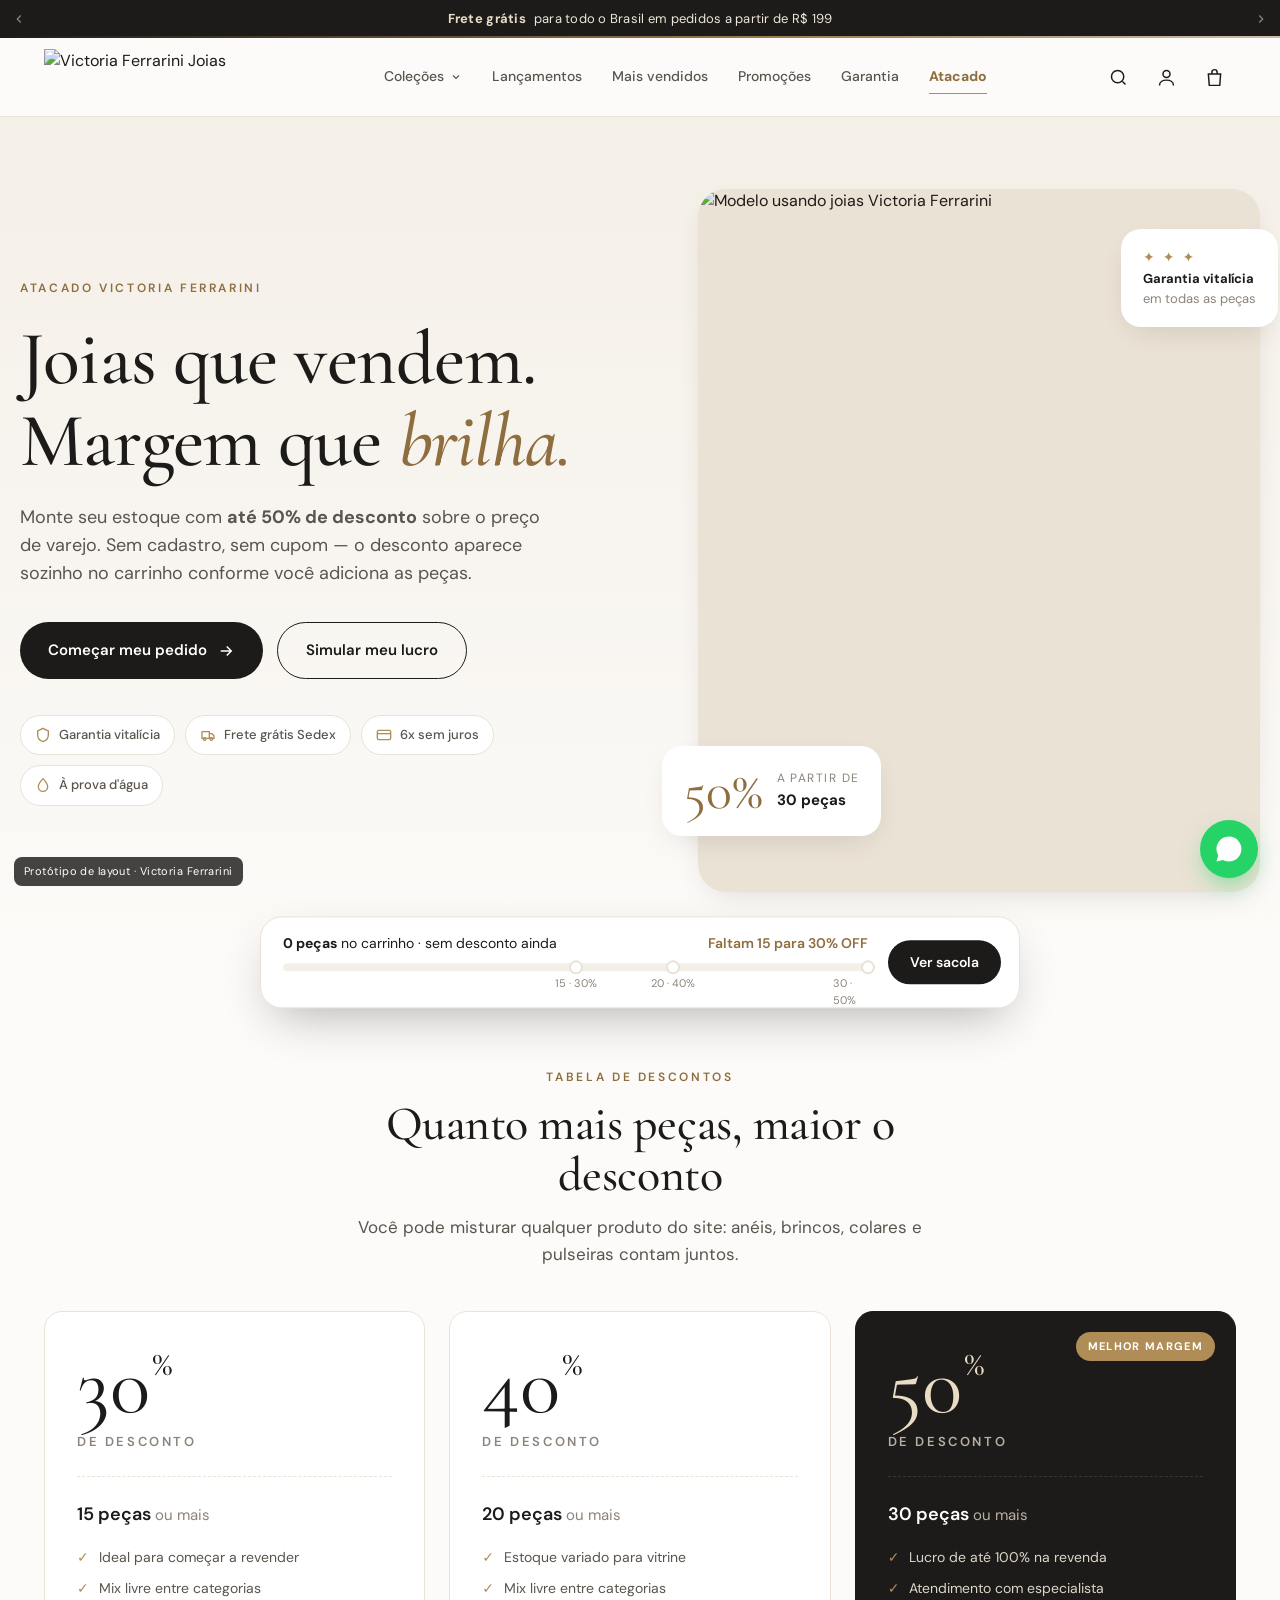
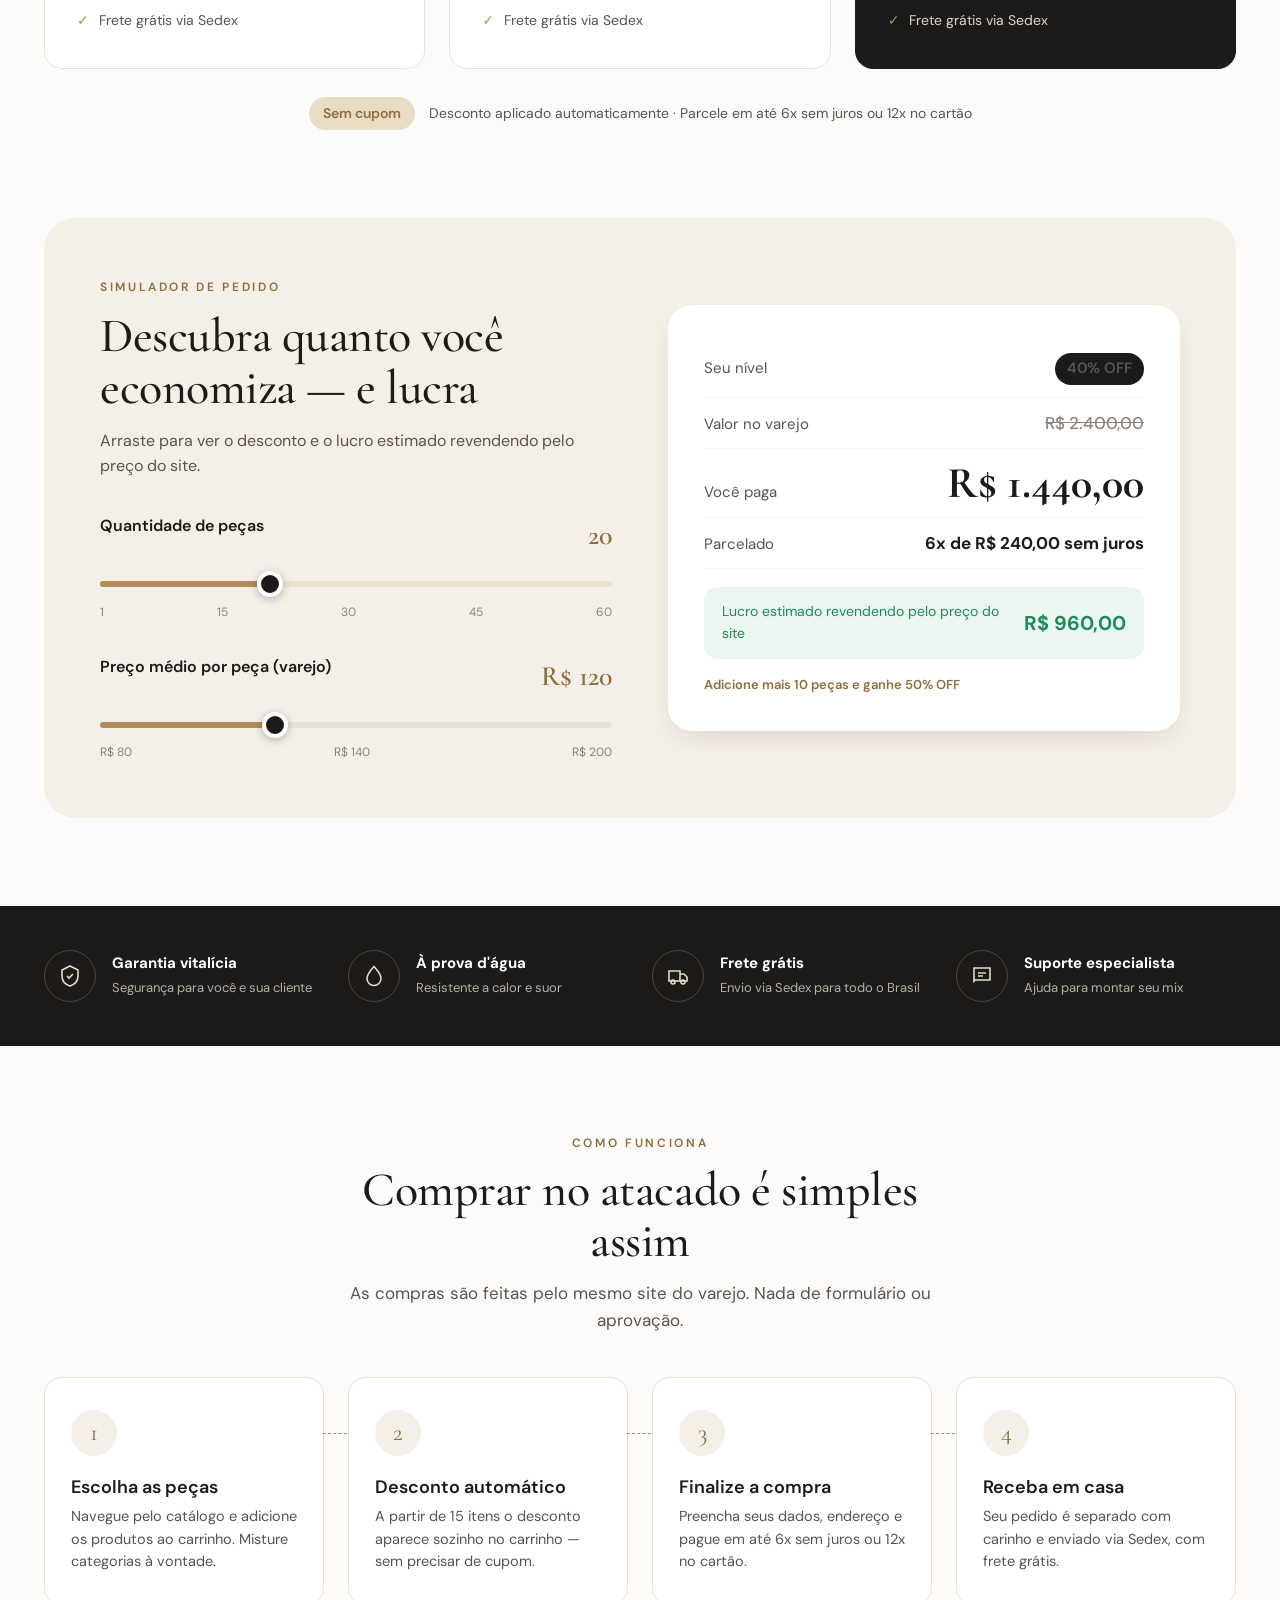
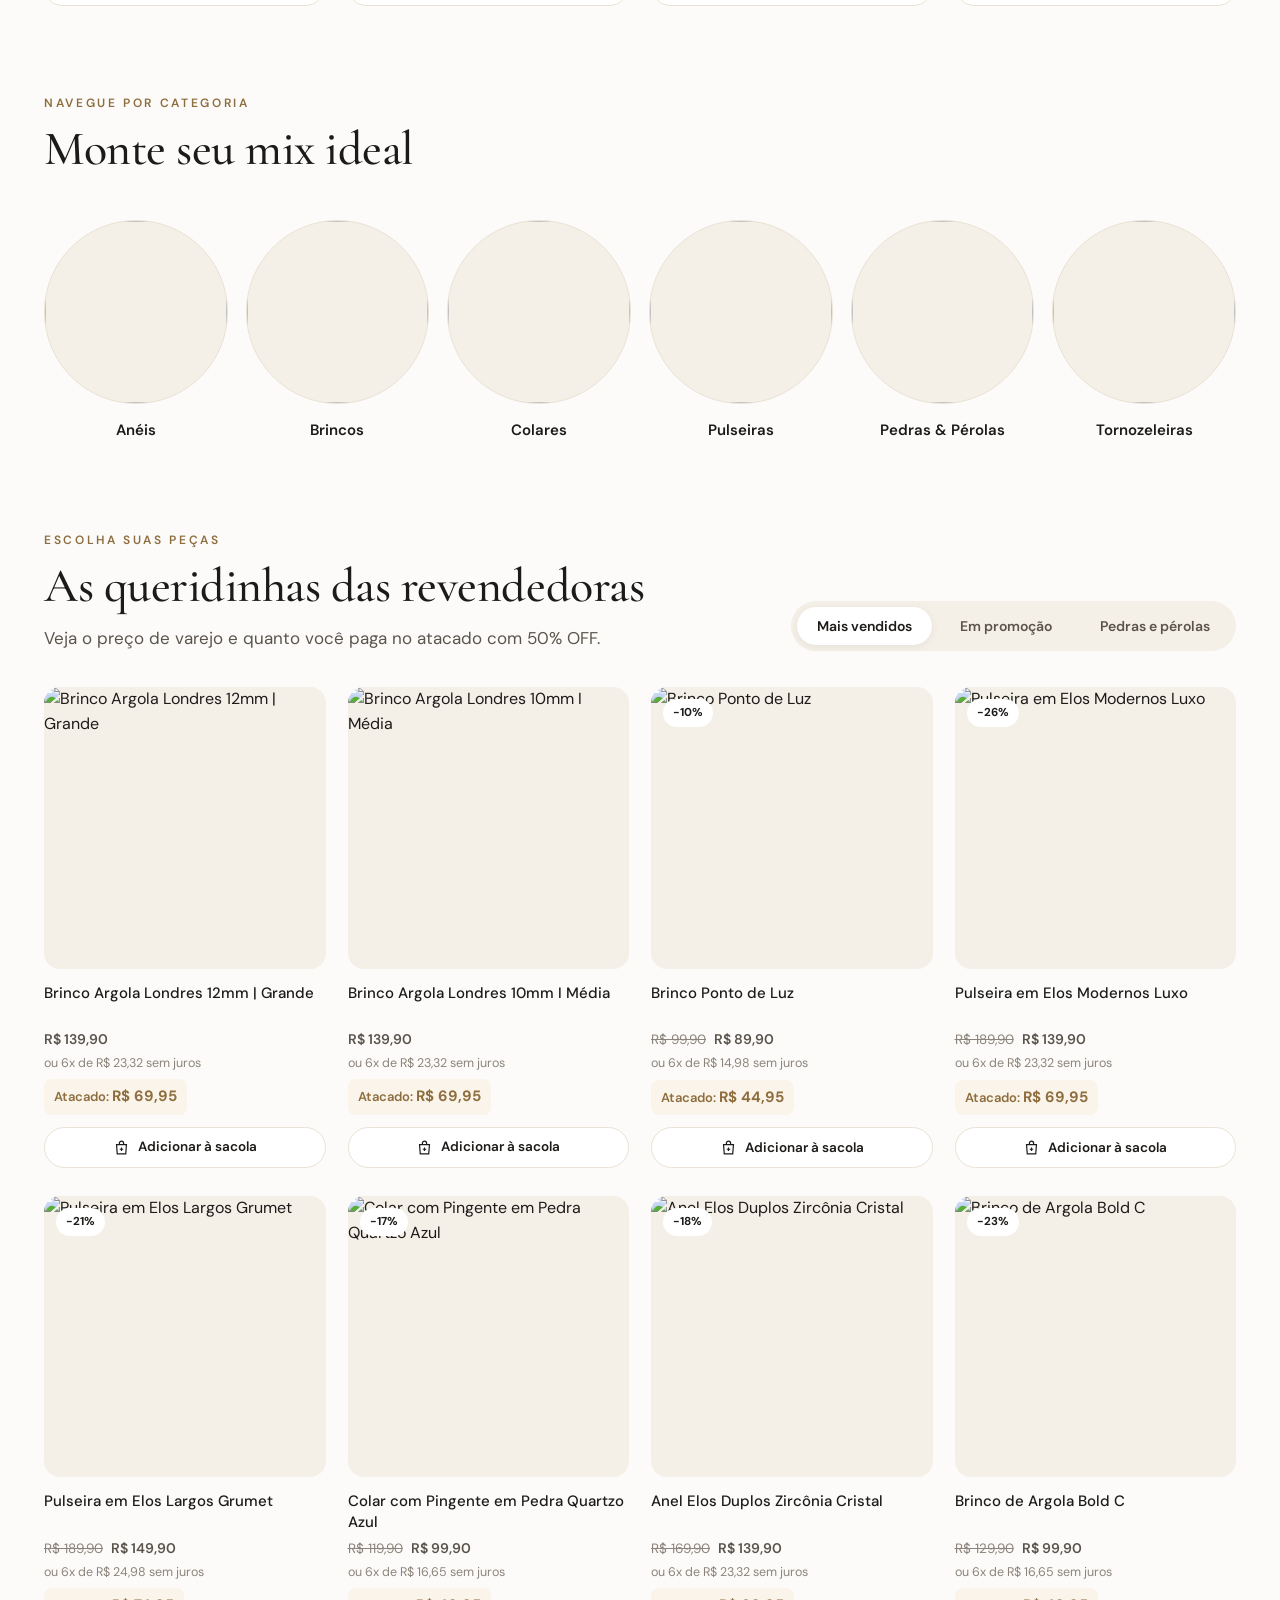
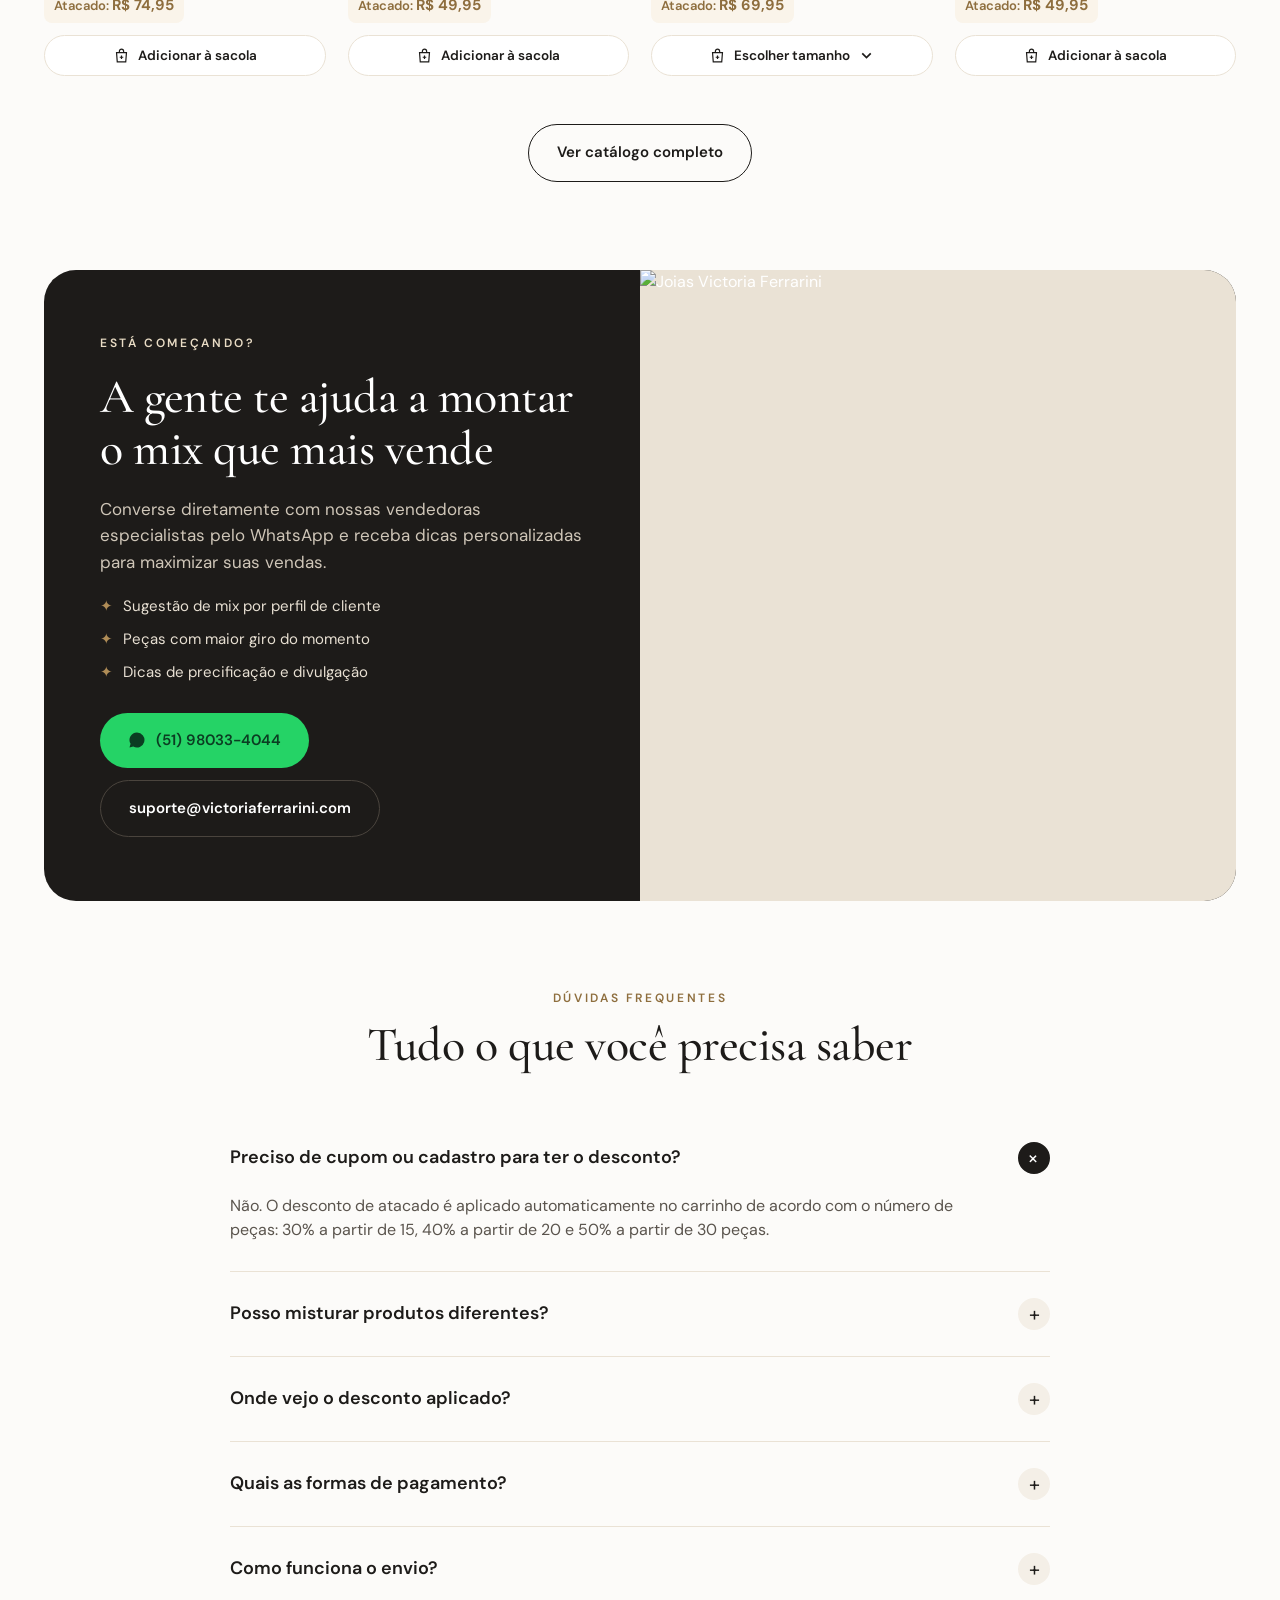
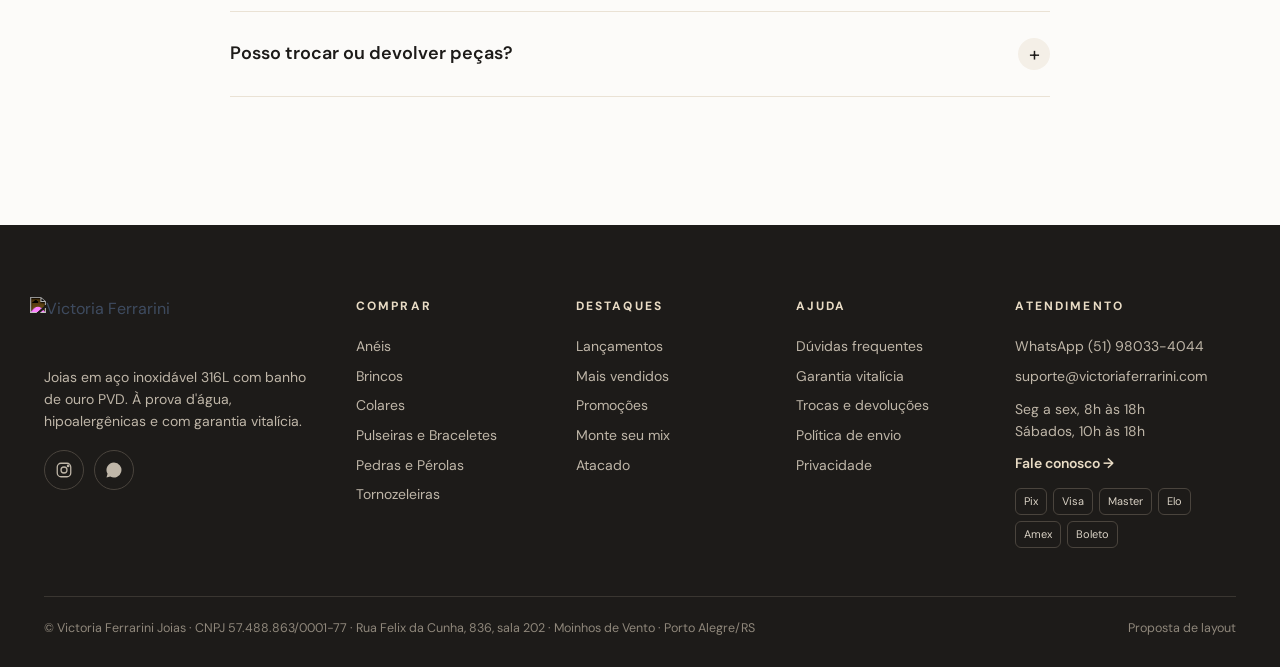
==== atacado.html @ db5b17ce "Protótipo de layout para e-commerce de joias Páginas estáticas (HTML/CSS/JS) para apresentação ao cl" ====
<!DOCTYPE html>
<html lang="pt-BR">
<head>
<meta charset="UTF-8">
<meta name="viewport" content="width=device-width, initial-scale=1.0">
<title>Atacado Victoria Ferrarini — Revenda joias com até 50% OFF</title>
<link rel="preconnect" href="https://fonts.googleapis.com">
<link rel="preconnect" href="https://fonts.gstatic.com" crossorigin>
<link href="https://fonts.googleapis.com/css2?family=Cormorant+Garamond:ital,wght@0,500;0,600;1,500&family=DM+Sans:opsz,wght@9..40,400;9..40,500;9..40,600;9..40,700&display=swap" rel="stylesheet">
<link rel="stylesheet" href="assets/style.css">
<style>
  /* Hero */
  .hero{position:relative;overflow:hidden;background:linear-gradient(180deg,var(--sand) 0%,var(--ivory) 100%)}
  .hero-grid{display:grid;grid-template-columns:1.05fr .95fr;gap:56px;align-items:center;padding:72px 0 88px}
  .hero h1{font-size:clamp(44px,6vw,76px);margin:18px 0 22px}
  .hero h1 em{font-style:italic;color:var(--gold-dark)}
  .hero p.lead{font-size:18px;color:var(--ink-2);max-width:520px}
  .hero-ctas{display:flex;gap:14px;flex-wrap:wrap;margin:34px 0 36px}
  .chips{display:flex;flex-wrap:wrap;gap:10px}
  .chip{display:inline-flex;align-items:center;gap:8px;background:#fff;border:1px solid var(--sand-2);padding:9px 14px;border-radius:999px;font-size:13px;font-weight:500;color:var(--ink-2)}
  .chip svg{width:16px;height:16px;color:var(--gold)}
  .hero-visual{position:relative}
  .hero-img{border-radius:28px;overflow:hidden;aspect-ratio:4/5;box-shadow:var(--shadow);background:var(--sand-2)}
  .hero-img img{width:100%;height:100%;object-fit:cover}
  .badge-float{position:absolute;background:#fff;border-radius:20px;box-shadow:var(--shadow);padding:18px 22px}
  .badge-off{left:-36px;bottom:56px;display:flex;align-items:center;gap:14px}
  .badge-off .big{font-family:var(--serif);font-size:54px;line-height:1;color:var(--gold-dark)}
  .badge-off small{display:block;font-size:12px;color:var(--muted);text-transform:uppercase;letter-spacing:.12em}
  .badge-off strong{font-size:15px}
  .badge-rate{right:-18px;top:40px;font-size:13px}
  .badge-rate .stars{color:var(--gold);letter-spacing:2px;font-size:14px}

  /* Tiers */
  .tiers{display:grid;grid-template-columns:repeat(3,1fr);gap:24px}
  .tier{position:relative;background:#fff;border:1px solid var(--sand-2);border-radius:var(--radius);padding:36px 32px;transition:.3s}
  .tier:hover{transform:translateY(-4px);box-shadow:var(--shadow)}
  .tier .pct{font-family:var(--serif);font-size:84px;line-height:.9;color:var(--ink)}
  .tier .pct sup{font-size:36px;vertical-align:top;margin-left:2px}
  .tier .off{font-size:13px;text-transform:uppercase;letter-spacing:.2em;color:var(--muted);font-weight:600;margin-top:8px}
  .tier hr{border:0;border-top:1px dashed var(--sand-2);margin:24px 0}
  .tier .min{font-size:18px;font-weight:600}
  .tier .min span{color:var(--muted);font-weight:400;font-size:15px}
  .tier ul{list-style:none;margin-top:18px;display:grid;gap:10px;font-size:14px;color:var(--ink-2)}
  .tier li{display:flex;gap:10px;align-items:flex-start}
  .tier li::before{content:"✓";color:var(--gold);font-weight:700}
  .tier.featured{background:var(--ink);color:#fff;border-color:var(--ink)}
  .tier.featured .pct{color:var(--gold-soft)}
  .tier.featured .off,.tier.featured .min span{color:#B9B0A3}
  .tier.featured ul{color:#DDD5C8}
  .tier.featured hr{border-color:#3a3631}
  .tier .tag{position:absolute;top:20px;right:20px;background:var(--gold);color:#fff;font-size:11px;font-weight:700;letter-spacing:.12em;text-transform:uppercase;padding:6px 12px;border-radius:999px}
  .note{margin-top:28px;display:flex;gap:14px;align-items:center;justify-content:center;flex-wrap:wrap;font-size:14px;color:var(--ink-2)}
  .note .pill{background:var(--gold-soft);color:var(--gold-dark);padding:6px 14px;border-radius:999px;font-weight:600}

  /* Simulator */
  .sim{background:var(--sand);border-radius:32px;padding:56px;display:grid;grid-template-columns:1fr 1fr;gap:56px;align-items:center}
  .sim-controls label{display:flex;justify-content:space-between;font-weight:600;margin-bottom:12px}
  .sim-controls label output{font-family:var(--serif);font-size:28px;color:var(--gold-dark)}
  .sim-field{margin-bottom:34px}
  input[type=range]{-webkit-appearance:none;appearance:none;width:100%;height:6px;border-radius:999px;background:var(--sand-2);outline:none}
  input[type=range]::-webkit-slider-thumb{-webkit-appearance:none;width:26px;height:26px;border-radius:50%;background:var(--ink);border:4px solid #fff;box-shadow:0 2px 8px rgba(0,0,0,.25);cursor:pointer}
  input[type=range]::-moz-range-thumb{width:22px;height:22px;border-radius:50%;background:var(--ink);border:4px solid #fff;cursor:pointer}
  .ticks{display:flex;justify-content:space-between;font-size:12px;color:var(--muted);margin-top:8px}
  .sim-result{background:#fff;border-radius:24px;padding:36px;box-shadow:var(--shadow)}
  .sim-row{display:flex;justify-content:space-between;align-items:baseline;padding:12px 0;border-bottom:1px solid var(--sand)}
  .sim-row:last-of-type{border:0}
  .sim-row span{color:var(--ink-2);font-size:15px}
  .sim-row b{font-size:17px}
  .sim-row .strike{text-decoration:line-through;color:var(--muted);font-weight:500}
  .sim-total{font-family:var(--serif);font-size:44px !important;line-height:1}
  .sim-profit{background:#EAF6EF;color:var(--green);border-radius:14px;padding:14px 18px;margin-top:18px;font-size:14px;display:flex;justify-content:space-between;align-items:center;gap:12px}
  .sim-profit b{font-size:20px}
  .sim-hint{margin-top:16px;font-size:13px;color:var(--gold-dark);font-weight:600;min-height:20px}
  .lvl{display:inline-block;padding:4px 12px;border-radius:999px;background:var(--ink);color:#fff;font-size:13px;font-weight:600}
  .lvl.none{background:var(--sand-2);color:var(--ink-2)}

  /* Steps */
  .steps{display:grid;grid-template-columns:repeat(4,1fr);gap:24px;counter-reset:s}
  .step{position:relative;padding:32px 26px;border-radius:var(--radius);background:#fff;border:1px solid var(--sand-2)}
  .step .num{width:46px;height:46px;border-radius:50%;background:var(--sand);display:flex;align-items:center;justify-content:center;font-family:var(--serif);font-size:24px;color:var(--gold-dark);margin-bottom:22px}
  .step h3{font-family:var(--sans);font-size:18px;font-weight:600;margin-bottom:8px;letter-spacing:0}
  .step p{font-size:14.5px;color:var(--ink-2)}
  .step:not(:last-child)::after{content:"";position:absolute;top:55px;right:-24px;width:24px;border-top:1.5px dashed var(--gold)}

  /* Benefits strip */
  .benefits{background:var(--ink);color:#fff}
  .benefits .wrap{display:grid;grid-template-columns:repeat(4,1fr);gap:24px;padding-top:44px;padding-bottom:44px}
  .benefit{display:flex;gap:16px;align-items:center}
  .benefit .ic{flex:none;width:52px;height:52px;border-radius:50%;border:1px solid #4a443d;display:flex;align-items:center;justify-content:center;color:var(--gold-soft)}
  .benefit .ic svg{width:24px;height:24px}
  .benefit b{display:block;font-size:15px}
  .benefit span{font-size:13px;color:#B9B0A3}

  /* Categories */
  .cats{display:grid;grid-template-columns:repeat(6,1fr);gap:18px}
  .cat{text-align:center}
  .cat .ph{aspect-ratio:1;border-radius:50%;overflow:hidden;background:var(--sand);margin-bottom:14px;transition:.3s;border:1px solid var(--sand-2)}
  .cat .ph img{width:100%;height:100%;object-fit:cover;transition:.5s}
  .cat:hover .ph img{transform:scale(1.07)}
  .cat b{font-size:15px;font-weight:600}

  /* Products */
  .shop-head{display:flex;justify-content:space-between;align-items:flex-end;gap:24px;flex-wrap:wrap;margin-bottom:36px}
  .tabs{display:flex;gap:8px;flex-wrap:wrap;background:var(--sand);padding:6px;border-radius:999px}
  .tab{padding:10px 20px;border-radius:999px;font-size:14px;font-weight:600;color:var(--ink-2);transition:.2s}
  .tab.active{background:#fff;color:var(--ink);box-shadow:0 2px 10px rgba(0,0,0,.06)}
  .grid{display:grid;grid-template-columns:repeat(4,1fr);gap:28px 22px}
  .card .disc{position:absolute;top:12px;left:12px;background:#fff;color:var(--ink);font-size:12px;font-weight:700;padding:5px 10px;border-radius:999px}
  .card h4{font-size:15px;font-weight:500;margin:14px 0 6px;line-height:1.35}
  .price{display:flex;gap:8px;align-items:baseline;font-size:14px}
  .price .old{color:var(--muted);text-decoration:line-through}
  .price .now{color:var(--ink-2)}
  .whole{margin-top:6px;font-size:13px;color:var(--gold-dark);font-weight:600;background:#FAF4EA;border-radius:8px;padding:6px 10px;align-self:flex-start}
  .whole b{font-size:15px}
  .shop-foot{text-align:center;margin-top:48px}

  /* Support */
  .support{display:grid;grid-template-columns:1fr 1fr;border-radius:32px;overflow:hidden;background:var(--ink);color:#fff}
  .support .txt{padding:64px 56px;display:flex;flex-direction:column;justify-content:center;gap:20px}
  .support h2{color:#fff}
  .support p{color:#CFC6B8;font-size:17px}
  .support .ph{min-height:420px;background:var(--sand-2)}
  .support .ph img{width:100%;height:100%;object-fit:cover}
  .support ul{list-style:none;display:grid;gap:10px;color:#E8E0D3;font-size:15px}
  .support li::before{content:"✦";color:var(--gold);margin-right:10px}

  /* FAQ */
  .faq{max-width:820px;margin:0 auto}
  .faq details{border-bottom:1px solid var(--sand-2);padding:6px 0}
  .faq summary{list-style:none;cursor:pointer;display:flex;justify-content:space-between;align-items:center;gap:20px;padding:20px 0;font-size:18px;font-weight:600}
  .faq summary::-webkit-details-marker{display:none}
  .faq summary .pl{flex:none;width:32px;height:32px;border-radius:50%;background:var(--sand);display:flex;align-items:center;justify-content:center;transition:.3s;font-size:20px;font-weight:400}
  .faq details[open] summary .pl{transform:rotate(45deg);background:var(--ink);color:#fff}
  .faq details p{padding:0 52px 22px 0;color:var(--ink-2)}

  /* Sticky wholesale bar */
  .cartbar{position:fixed;left:50%;bottom:20px;transform:translate(-50%,140%);z-index:60;width:min(760px,calc(100% - 24px));background:#fff;border:1px solid var(--sand-2);border-radius:22px;box-shadow:0 20px 50px -15px rgba(0,0,0,.3);padding:16px 18px 16px 22px;display:flex;align-items:center;gap:20px;transition:transform .45s cubic-bezier(.2,.9,.3,1.2)}
  .cartbar.show{transform:translate(-50%,0)}
  .cb-info{flex:1;min-width:0}
  .cb-top{display:flex;justify-content:space-between;gap:10px;font-size:14px;margin-bottom:8px}
  .cb-top b{font-weight:700}
  .cb-msg{color:var(--gold-dark);font-weight:600}
  .bar{position:relative;height:8px;background:var(--sand);border-radius:999px;overflow:visible}
  .bar .fill{height:100%;background:linear-gradient(90deg,var(--gold-soft),var(--gold));border-radius:999px;transition:width .4s ease;width:0}
  .bar .mk{position:absolute;top:-3px;width:14px;height:14px;border-radius:50%;background:#fff;border:2px solid var(--sand-2);transform:translateX(-50%)}
  .bar .mk.on{border-color:var(--gold);background:var(--gold)}
  .cb-labels{position:relative;height:16px;font-size:11px;color:var(--muted);margin-top:4px}
  .cb-labels span{position:absolute;transform:translateX(-50%)}
  .cartbar .btn{padding:13px 22px;font-size:14px}

  body.has-cart .wa-float{bottom:118px}

  /* Responsive */
  @media (max-width:1024px){
    .hero-grid{grid-template-columns:1fr;padding:48px 0 64px}
    .hero-visual{max-width:520px;margin:0 auto;width:100%}
    .badge-off{left:-8px}
    .badge-rate{right:-8px}
    .sim{grid-template-columns:1fr;padding:36px}
    .steps{grid-template-columns:1fr 1fr}
    .step::after{display:none}
    .benefits .wrap{grid-template-columns:1fr 1fr}
    .grid{grid-template-columns:repeat(3,1fr)}
    .cats{grid-template-columns:repeat(3,1fr)}
    .support{grid-template-columns:1fr}
    .support .ph{min-height:280px;order:-1}
  }
  @media (max-width:680px){
    .section{padding-top:64px;padding-bottom:64px}
    .tiers{grid-template-columns:1fr}
    .steps{grid-template-columns:1fr}
    .benefits .wrap{grid-template-columns:1fr}
    .grid{grid-template-columns:1fr 1fr;gap:22px 14px}
    .support .txt{padding:40px 28px}
    .sim{padding:26px 20px;border-radius:24px}
    .sim-result{padding:24px}
    .hero-ctas .btn{width:100%}
    .badge-rate{right:10px;top:16px;padding:12px 14px}
    .badge-off{left:10px;bottom:16px;padding:12px 16px}
    .badge-off .big{font-size:40px}
    .cartbar{flex-wrap:wrap;gap:12px;padding:14px}
    .cartbar .btn{width:100%}
    .tabs{width:100%;overflow-x:auto;flex-wrap:nowrap}
    .tab{white-space:nowrap}
  }
</style>
</head>
<body data-page="atacado">

<div id="site-header"></div>

<!-- HERO -->
<section class="hero">
  <div class="wrap hero-grid">
    <div>
      <span class="eyebrow">Atacado Victoria Ferrarini</span>
      <h1>Joias que vendem.<br>Margem que <em>brilha.</em></h1>
      <p class="lead">Monte seu estoque com <b>até 50% de desconto</b> sobre o preço de varejo. Sem cadastro, sem cupom — o desconto aparece sozinho no carrinho conforme você adiciona as peças.</p>
      <div class="hero-ctas">
        <a href="#produtos" class="btn btn-dark">Começar meu pedido
          <svg viewBox="0 0 24 24" fill="none" stroke="currentColor" stroke-width="2"><path d="M5 12h14M13 6l6 6-6 6"/></svg></a>
        <a href="#simulador" class="btn btn-line">Simular meu lucro</a>
      </div>
      <div class="chips">
        <span class="chip"><svg viewBox="0 0 24 24" fill="none" stroke="currentColor" stroke-width="2"><path d="M12 2l8 4v6c0 5-3.5 8.5-8 10-4.5-1.5-8-5-8-10V6z"/></svg>Garantia vitalícia</span>
        <span class="chip"><svg viewBox="0 0 24 24" fill="none" stroke="currentColor" stroke-width="2"><path d="M3 7h11v10H3zM14 10h4l3 3v4h-7"/><circle cx="7" cy="18" r="2"/><circle cx="17" cy="18" r="2"/></svg>Frete grátis Sedex</span>
        <span class="chip"><svg viewBox="0 0 24 24" fill="none" stroke="currentColor" stroke-width="2"><rect x="2" y="5" width="20" height="14" rx="2"/><path d="M2 10h20"/></svg>6x sem juros</span>
        <span class="chip"><svg viewBox="0 0 24 24" fill="none" stroke="currentColor" stroke-width="2"><path d="M12 2.5S5 10 5 14.5a7 7 0 0 0 14 0C19 10 12 2.5 12 2.5z"/></svg>À prova d'água</span>
      </div>
    </div>
    <div class="hero-visual">
      <div class="hero-img"><img src="https://victoriaferrarini.com/cdn/shop/files/ChatGPT_Image_Aug_13_2026_08_26_49_PM_Easy-Resize.com.jpg?width=900" alt="Modelo usando joias Victoria Ferrarini"></div>
      <div class="badge-float badge-off">
        <div class="big">50%</div>
        <div><small>a partir de</small><strong>30 peças</strong></div>
      </div>
      <div class="badge-float badge-rate">
        <div class="stars">✦ ✦ ✦</div>
        <b>Garantia vitalícia</b><br><span style="color:var(--muted)">em todas as peças</span>
      </div>
    </div>
  </div>
</section>

<!-- TIERS -->
<section class="section" id="descontos">
  <div class="wrap">
    <div class="section-head center">
      <span class="eyebrow">Tabela de descontos</span>
      <h2>Quanto mais peças, maior o desconto</h2>
      <p>Você pode misturar qualquer produto do site: anéis, brincos, colares e pulseiras contam juntos.</p>
    </div>
    <div class="tiers">
      <div class="tier">
        <div class="pct">30<sup>%</sup></div>
        <div class="off">de desconto</div>
        <hr>
        <div class="min">15 peças <span>ou mais</span></div>
        <ul><li>Ideal para começar a revender</li><li>Mix livre entre categorias</li><li>Frete grátis via Sedex</li></ul>
      </div>
      <div class="tier">
        <div class="pct">40<sup>%</sup></div>
        <div class="off">de desconto</div>
        <hr>
        <div class="min">20 peças <span>ou mais</span></div>
        <ul><li>Estoque variado para vitrine</li><li>Mix livre entre categorias</li><li>Frete grátis via Sedex</li></ul>
      </div>
      <div class="tier featured">
        <span class="tag">Melhor margem</span>
        <div class="pct">50<sup>%</sup></div>
        <div class="off">de desconto</div>
        <hr>
        <div class="min">30 peças <span>ou mais</span></div>
        <ul><li>Lucro de até 100% na revenda</li><li>Atendimento com especialista</li><li>Frete grátis via Sedex</li></ul>
      </div>
    </div>
    <div class="note"><span class="pill">Sem cupom</span> Desconto aplicado automaticamente · Parcele em até 6x sem juros ou 12x no cartão</div>
  </div>
</section>

<!-- SIMULATOR -->
<section class="section" id="simulador" style="padding-top:0">
  <div class="wrap">
    <div class="sim">
      <div class="sim-controls">
        <span class="eyebrow">Simulador de pedido</span>
        <h2 style="margin:12px 0 14px">Descubra quanto você economiza — e lucra</h2>
        <p style="color:var(--ink-2);margin-bottom:36px">Arraste para ver o desconto e o lucro estimado revendendo pelo preço do site.</p>
        <div class="sim-field">
          <label>Quantidade de peças <output id="qOut">20</output></label>
          <input type="range" id="qty" min="1" max="60" value="20">
          <div class="ticks"><span>1</span><span>15</span><span>30</span><span>45</span><span>60</span></div>
        </div>
        <div class="sim-field" style="margin-bottom:0">
          <label>Preço médio por peça (varejo) <output id="pOut">R$ 120</output></label>
          <input type="range" id="price" min="80" max="200" step="5" value="120">
          <div class="ticks"><span>R$ 80</span><span>R$ 140</span><span>R$ 200</span></div>
        </div>
      </div>
      <div class="sim-result">
        <div class="sim-row"><span>Seu nível</span><b id="rLvl"><span class="lvl">40% OFF</span></b></div>
        <div class="sim-row"><span>Valor no varejo</span><b class="strike" id="rRetail">R$ 2.400,00</b></div>
        <div class="sim-row"><span>Você paga</span><b class="sim-total" id="rPay">R$ 1.440,00</b></div>
        <div class="sim-row"><span>Parcelado</span><b id="rInst">6x de R$ 240,00 sem juros</b></div>
        <div class="sim-profit"><span>Lucro estimado revendendo pelo preço do site</span><b id="rProfit">R$ 960,00</b></div>
        <div class="sim-hint" id="rHint">Adicione mais 10 peças e ganhe 50% OFF</div>
      </div>
    </div>
  </div>
</section>

<!-- BENEFITS -->
<section class="benefits">
  <div class="wrap">
    <div class="benefit"><div class="ic"><svg viewBox="0 0 24 24" fill="none" stroke="currentColor" stroke-width="1.6"><path d="M12 2l8 4v6c0 5-3.5 8.5-8 10-4.5-1.5-8-5-8-10V6z"/><path d="M9 12l2 2 4-4"/></svg></div><div><b>Garantia vitalícia</b><span>Segurança para você e sua cliente</span></div></div>
    <div class="benefit"><div class="ic"><svg viewBox="0 0 24 24" fill="none" stroke="currentColor" stroke-width="1.6"><path d="M12 2.5S5 10 5 14.5a7 7 0 0 0 14 0C19 10 12 2.5 12 2.5z"/></svg></div><div><b>À prova d'água</b><span>Resistente a calor e suor</span></div></div>
    <div class="benefit"><div class="ic"><svg viewBox="0 0 24 24" fill="none" stroke="currentColor" stroke-width="1.6"><path d="M3 7h11v10H3zM14 10h4l3 3v4h-7"/><circle cx="7" cy="18" r="2"/><circle cx="17" cy="18" r="2"/></svg></div><div><b>Frete grátis</b><span>Envio via Sedex para todo o Brasil</span></div></div>
    <div class="benefit"><div class="ic"><svg viewBox="0 0 24 24" fill="none" stroke="currentColor" stroke-width="1.6"><path d="M4 4h16v12H5.2L4 17.2z"/><path d="M8 9h8M8 12h5"/></svg></div><div><b>Suporte especialista</b><span>Ajuda para montar seu mix</span></div></div>
  </div>
</section>

<!-- STEPS -->
<section class="section" id="como-funciona">
  <div class="wrap">
    <div class="section-head center">
      <span class="eyebrow">Como funciona</span>
      <h2>Comprar no atacado é simples assim</h2>
      <p>As compras são feitas pelo mesmo site do varejo. Nada de formulário ou aprovação.</p>
    </div>
    <div class="steps">
      <div class="step"><div class="num">1</div><h3>Escolha as peças</h3><p>Navegue pelo catálogo e adicione os produtos ao carrinho. Misture categorias à vontade.</p></div>
      <div class="step"><div class="num">2</div><h3>Desconto automático</h3><p>A partir de 15 itens o desconto aparece sozinho no carrinho — sem precisar de cupom.</p></div>
      <div class="step"><div class="num">3</div><h3>Finalize a compra</h3><p>Preencha seus dados, endereço e pague em até 6x sem juros ou 12x no cartão.</p></div>
      <div class="step"><div class="num">4</div><h3>Receba em casa</h3><p>Seu pedido é separado com carinho e enviado via Sedex, com frete grátis.</p></div>
    </div>
  </div>
</section>

<!-- CATEGORIES -->
<section class="section" style="padding-top:0">
  <div class="wrap">
    <div class="section-head">
      <span class="eyebrow">Navegue por categoria</span>
      <h2>Monte seu mix ideal</h2>
    </div>
    <div class="cats">
      <a class="cat" href="colecao.html?c=aneis"><div class="ph"><img loading="lazy" src="https://victoriaferrarini.com/cdn/shop/files/anel_com_detalhe_em_zirconia_cristal_luxo_485_1_e3e45c8e803a2d7f6bcb91828b2dcec8.png?width=400" alt=""></div><b>Anéis</b></a>
      <a class="cat" href="colecao.html?c=brincos"><div class="ph"><img loading="lazy" src="https://victoriaferrarini.com/cdn/shop/files/brinco_argola_bold_c_1_20260701095214_f290639a4403.png?width=400" alt=""></div><b>Brincos</b></a>
      <a class="cat" href="colecao.html?c=colares"><div class="ph"><img loading="lazy" src="https://victoriaferrarini.com/cdn/shop/files/colar_em_elos_modernos_luxo_497_1_103d4f2b8825ba0e2e7ba625b121b586_871c6534-edf0-473d-87cc-3179fb9f1d8e.png?width=400" alt=""></div><b>Colares</b></a>
      <a class="cat" href="colecao.html?c=pulseiras-e-braceletes"><div class="ph"><img loading="lazy" src="https://victoriaferrarini.com/cdn/shop/files/pulseira_em_elos_modernos_luxo_499_1_60f5a94c8d11c4d29e3ddf5bc4bed205.png?width=400" alt=""></div><b>Pulseiras</b></a>
      <a class="cat" href="colecao.html?c=joias-pedras-naturais"><div class="ph"><img loading="lazy" src="https://victoriaferrarini.com/cdn/shop/files/colar_de_prolas_naturais_valentina_1_20260619074518_3d88f3a2006e_319d4c20-a138-4e35-b159-403b16634127.png?width=400" alt=""></div><b>Pedras &amp; Pérolas</b></a>
      <a class="cat" href="colecao.html?c=tornozeleiras"><div class="ph"><img loading="lazy" src="https://victoriaferrarini.com/cdn/shop/files/pulseira_em_elos_madu_469_1_a6c8929cf9ebd7ed6e52d68bebbebe36.jpg?width=400" alt=""></div><b>Tornozeleiras</b></a>
    </div>
  </div>
</section>

<!-- PRODUCTS -->
<section class="section" id="produtos" style="padding-top:0">
  <div class="wrap">
    <div class="shop-head">
      <div class="section-head" style="margin:0">
        <span class="eyebrow">Escolha suas peças</span>
        <h2>As queridinhas das revendedoras</h2>
        <p>Veja o preço de varejo e quanto você paga no atacado com 50% OFF.</p>
      </div>
      <div class="tabs" role="tablist">
        <button class="tab active" data-tab="best">Mais vendidos</button>
        <button class="tab" data-tab="sale">Em promoção</button>
        <button class="tab" data-tab="pearl">Pedras e pérolas</button>
      </div>
    </div>
    <div class="grid" id="grid"></div>
    <div class="shop-foot"><a class="btn btn-line" href="colecoes.html">Ver catálogo completo</a></div>
  </div>
</section>

<!-- SUPPORT -->
<section class="section" style="padding-top:0">
  <div class="wrap">
    <div class="support">
      <div class="txt">
        <span class="eyebrow" style="color:var(--gold-soft)">Está começando?</span>
        <h2>A gente te ajuda a montar o mix que mais vende</h2>
        <p>Converse diretamente com nossas vendedoras especialistas pelo WhatsApp e receba dicas personalizadas para maximizar suas vendas.</p>
        <ul>
          <li>Sugestão de mix por perfil de cliente</li>
          <li>Peças com maior giro do momento</li>
          <li>Dicas de precificação e divulgação</li>
        </ul>
        <div style="display:flex;gap:12px;flex-wrap:wrap;margin-top:8px">
          <a class="btn btn-wa" href="https://wa.me/5551980334044?text=Ol%C3%A1!%20Estou%20come%C3%A7ando%20e%20quero%20ajuda%20para%20montar%20meu%20mix." target="_blank" rel="noopener">
            <svg viewBox="0 0 24 24" fill="currentColor"><path d="M17.5 14.4c-.3-.1-1.8-.9-2-1-.3-.1-.5-.1-.7.1-.2.3-.8 1-.9 1.2-.2.2-.3.2-.6.1-.3-.1-1.3-.5-2.4-1.5-.9-.8-1.5-1.8-1.7-2.1-.2-.3 0-.5.1-.6l.4-.5c.1-.2.2-.3.3-.5.1-.2 0-.4 0-.5l-.9-2.2c-.2-.6-.5-.5-.7-.5h-.6c-.2 0-.5.1-.8.4-.3.3-1 1-1 2.5s1.1 2.9 1.2 3.1c.1.2 2.1 3.2 5.1 4.5.7.3 1.3.5 1.7.6.7.2 1.4.2 1.9.1.6-.1 1.8-.7 2-1.4.2-.7.2-1.3.2-1.4-.1-.2-.3-.3-.6-.4zM12 2a10 10 0 0 0-8.6 15.1L2 22l5-1.3A10 10 0 1 0 12 2z"/></svg>
            (51) 98033-4044</a>
          <a class="btn" style="border:1.5px solid #4a443d;color:#fff" href="mailto:suporte@victoriaferrarini.com">suporte@victoriaferrarini.com</a>
        </div>
      </div>
      <div class="ph"><img loading="lazy" src="https://victoriaferrarini.com/cdn/shop/files/6AD3935B-E717-4939-9BB9-564A1D83101F.jpg?width=900" alt="Joias Victoria Ferrarini"></div>
    </div>
  </div>
</section>

<!-- FAQ -->
<section class="section" id="duvidas" style="padding-top:0">
  <div class="wrap">
    <div class="section-head center">
      <span class="eyebrow">Dúvidas frequentes</span>
      <h2>Tudo o que você precisa saber</h2>
    </div>
    <div class="faq">
      <details open><summary>Preciso de cupom ou cadastro para ter o desconto?<span class="pl">+</span></summary><p>Não. O desconto de atacado é aplicado automaticamente no carrinho de acordo com o número de peças: 30% a partir de 15, 40% a partir de 20 e 50% a partir de 30 peças.</p></details>
      <details><summary>Posso misturar produtos diferentes?<span class="pl">+</span></summary><p>Sim! Todas as peças do site contam para o total — anéis, brincos, colares, pulseiras e tornozeleiras.</p></details>
      <details><summary>Onde vejo o desconto aplicado?<span class="pl">+</span></summary><p>Ao clicar em “Finalizar compra”, o resumo do pedido mostra o desconto de atacado já calculado antes do pagamento.</p></details>
      <details><summary>Quais as formas de pagamento?<span class="pl">+</span></summary><p>Cartão de crédito em até 6x sem juros ou em até 12x, além das demais formas disponíveis no checkout.</p></details>
      <details><summary>Como funciona o envio?<span class="pl">+</span></summary><p>Após a confirmação, seus produtos são separados e enviados via Sedex com frete grátis para todo o Brasil.</p></details>
      <details><summary>Posso trocar ou devolver peças?<span class="pl">+</span></summary><p>Para compras no atacado não aceitamos devoluções, mas aceitamos trocas em até 14 dias após a data de recebimento informada pela transportadora.</p></details>
    </div>
  </div>
</section>

<div id="site-footer"></div>

<!-- Sticky progress bar -->
<div class="cartbar" id="cartbar">
  <div class="cb-info">
    <div class="cb-top"><span><b id="cbCount">0 peças</b> no carrinho · <span id="cbLvl">sem desconto</span></span><span class="cb-msg" id="cbMsg"></span></div>
    <div class="bar"><div class="fill" id="cbFill"></div>
      <i class="mk" style="left:50%" data-v="15"></i><i class="mk" style="left:66.66%" data-v="20"></i><i class="mk" style="left:100%" data-v="30"></i>
    </div>
    <div class="cb-labels"><span style="left:50%">15 · 30%</span><span style="left:66.66%">20 · 40%</span><span style="left:96%">30 · 50%</span></div>
  </div>
  <button class="btn btn-dark" id="cbOpen">Ver sacola</button>
</div>


<script src="assets/data.js"></script>
<script src="assets/app.js"></script>
<script>
document.addEventListener("DOMContentLoaded", () => {
const { col, cardHTML, brl, totals, qs, qsa, open } = VF;
const TABS = { best: "mais-vendidos", sale: "em-promocao", pearl: "joias-pedras-naturais" };
const grid = document.getElementById("grid");
function render(tab){
  grid.innerHTML = col(TABS[tab]).filter(p => p.a).slice(0, 8).map(p =>
    cardHTML(p).replace(`<div class="qa">`, `<div class="whole">Atacado: <b>${brl(p.p/2)}</b></div><div class="qa">`)).join("");
}
render("best");
qsa(".tab[data-tab]").forEach(t=>t.addEventListener("click",()=>{
  qsa(".tab[data-tab]").forEach(x=>x.classList.remove("active"));
  t.classList.add("active"); render(t.dataset.tab);
}));

/* Barra de progresso fixa — ligada à sacola real */
const bar = document.getElementById("cartbar");
function updateBar(){
  const t = totals(), count = t.count;
  bar.classList.toggle("show", count > 0); document.body.classList.toggle("has-cart", count > 0);
  qs("#cbCount").textContent = count + (count===1?" peça":" peças");
  qs("#cbLvl").innerHTML = t.tier ? `<b style="color:var(--green)">${t.tier}% OFF aplicado</b>` : "sem desconto ainda";
  qs("#cbMsg").textContent = t.next ? `Faltam ${t.next[0]-count} para ${t.next[1]}% OFF` : "Desconto máximo atingido ✦";
  qs("#cbFill").style.width = Math.min(count/30*100,100)+"%";
  qsa("#cartbar .mk").forEach(m=>m.classList.toggle("on",count>=+m.dataset.v));
}
document.addEventListener("cart:change", updateBar); updateBar();
qs("#cbOpen").addEventListener("click", () => open("cartDrawer"));

const tierFor = q => q>=30?50:q>=20?40:q>=15?30:0;
const nextTier = q => q<15?[15,30]:q<20?[20,40]:q<30?[30,50]:null;
/* Simulator */
const qty = document.getElementById("qty"), price = document.getElementById("price");
function sim(){
  const q=+qty.value, p=+price.value, t=tierFor(q), nx=nextTier(q);
  const retail=q*p, pay=retail*(1-t/100);
  document.getElementById("qOut").textContent=q;
  document.getElementById("pOut").textContent="R$ "+p;
  document.getElementById("rLvl").innerHTML = t?`<span class="lvl">${t}% OFF</span>`:`<span class="lvl none">Sem desconto</span>`;
  document.getElementById("rRetail").textContent=brl(retail);
  document.getElementById("rPay").textContent=brl(pay);
  document.getElementById("rInst").textContent=`6x de ${brl(pay/6)} sem juros`;
  document.getElementById("rProfit").textContent=brl(retail-pay);
  document.getElementById("rHint").textContent = nx?`Adicione mais ${nx[0]-q} peça${nx[0]-q>1?"s":""} e ganhe ${nx[1]}% OFF`:"Você está no desconto máximo ✦";
  const pct=(q-1)/59*100;
  qty.style.background=`linear-gradient(90deg,var(--gold) ${pct}%,var(--sand-2) ${pct}%)`;
  const pp=(p-80)/120*100;
  price.style.background=`linear-gradient(90deg,var(--gold) ${pp}%,var(--sand-2) ${pp}%)`;
}
qty.addEventListener("input",sim); price.addEventListener("input",sim); sim();

});
</script>
</body>
</html>
---- assets/style.css ----
/* =========================================================
   Victoria Ferrarini — tema compartilhado (proposta de layout)
   ========================================================= */
:root{
  --ivory:#FCFBF9; --sand:#F4EFE7; --sand-2:#EAE2D5;
  --ink:#1D1B19; --ink-2:#5A544D; --muted:#8C847A;
  --gold:#B08D57; --gold-dark:#8E6E3E; --gold-soft:#E9DCC5;
  --green:#1F8A5B; --red:#B4483B; --wa:#25D366;
  --radius:18px; --shadow:0 10px 30px -12px rgba(48,36,20,.18);
  --serif:"Cormorant Garamond", Georgia, serif;
  --sans:"DM Sans", system-ui, sans-serif;
}
*{box-sizing:border-box;margin:0;padding:0}
html{scroll-behavior:smooth}
body{font-family:var(--sans);background:var(--ivory);color:var(--ink);line-height:1.55;-webkit-font-smoothing:antialiased;overflow-x:clip}
body.lock{overflow:hidden}
img{max-width:100%;display:block}
a{color:inherit;text-decoration:none}
button,input,select,textarea{font-family:inherit;font-size:inherit;color:inherit}
button{cursor:pointer;border:0;background:none}
.wrap{max-width:1240px;margin:0 auto;padding:0 24px}
.eyebrow{font-size:12px;letter-spacing:.22em;text-transform:uppercase;color:var(--gold-dark);font-weight:600}
h1,h2,h3{font-family:var(--serif);font-weight:500;line-height:1.08;letter-spacing:-.01em}
h2{font-size:clamp(32px,4vw,48px)}
.section{padding-top:88px;padding-bottom:88px}
.section.tight{padding-top:56px;padding-bottom:56px}
.section-head{display:flex;flex-direction:column;gap:12px;margin-bottom:44px;max-width:640px}
.section-head p{color:var(--ink-2);font-size:17px}
.center{text-align:center;margin-left:auto;margin-right:auto;align-items:center}
.row-head{display:flex;justify-content:space-between;align-items:flex-end;gap:24px;flex-wrap:wrap;margin-bottom:36px}
.row-head .section-head{margin:0}
.row-head > *{max-width:100%;min-width:0}
.grid > *{min-width:0}
.link-arrow{font-weight:600;font-size:14px;display:inline-flex;gap:8px;align-items:center;border-bottom:1.5px solid var(--gold);padding-bottom:3px}
.muted{color:var(--muted)}

/* Buttons */
.btn{display:inline-flex;align-items:center;justify-content:center;gap:10px;padding:16px 28px;border-radius:999px;font-weight:600;font-size:15px;transition:.25s ease;white-space:nowrap}
.btn svg{width:18px;height:18px}
.btn-dark{background:var(--ink);color:#fff}
.btn-dark:hover{background:#000;transform:translateY(-1px)}
.btn-gold{background:var(--gold);color:#fff}
.btn-gold:hover{background:var(--gold-dark)}
.btn-line{border:1.5px solid var(--ink);color:var(--ink)}
.btn-line:hover{background:var(--ink);color:#fff}
.btn-light{background:#fff;color:var(--ink)}
.btn-light:hover{background:var(--sand)}
.btn-wa{background:var(--wa);color:#0b3d22}
.btn-wa:hover{filter:brightness(.95)}
.btn-block{width:100%}
.btn[disabled]{opacity:.45;pointer-events:none}

/* Top bar */
.topbar{background:var(--ink);color:#EDE6DA;font-size:13px;height:38px;overflow:hidden;position:relative;display:flex;align-items:center}
.topbar-track{position:relative;flex:1;height:100%}
.topbar-msg{position:absolute;inset:0;display:flex;align-items:center;justify-content:center;gap:8px;padding:0 8px;text-align:center;letter-spacing:.02em;white-space:nowrap;
  opacity:0;transform:translateY(14px);filter:blur(4px);pointer-events:none;
  transition:opacity .5s ease,transform .75s cubic-bezier(.16,.84,.24,1),filter .5s ease}
.topbar-msg.on{opacity:1;transform:none;filter:none;pointer-events:auto;transition-delay:.22s}
.topbar-msg.out{opacity:0;transform:translateY(-14px);filter:blur(4px);transition-duration:.45s,.55s,.45s;transition-timing-function:ease-in}
.topbar b{color:var(--gold-soft)}
.topbar-msg.on b{animation:tbGlow 1.6s ease .5s both}
@keyframes tbGlow{0%{text-shadow:0 0 0 rgba(233,220,197,0)}40%{text-shadow:0 0 14px rgba(233,220,197,.55)}100%{text-shadow:0 0 0 rgba(233,220,197,0)}}
.tb-nav{flex:none;width:38px;height:38px;display:flex;align-items:center;justify-content:center;color:#8F877B;transition:color .2s,transform .2s}
.tb-nav:hover{color:#fff}
.tb-nav.prev:hover{transform:translateX(-2px)}
.tb-nav.next:hover{transform:translateX(2px)}
.tb-nav svg{width:14px;height:14px}
.topbar-bar{position:absolute;left:0;right:0;bottom:0;height:2px;background:linear-gradient(90deg,rgba(176,141,87,0),var(--gold) 60%,var(--gold-soft));transform-origin:0 50%;transform:scaleX(0);opacity:.85}
.topbar-bar.run{animation:tbBar 5s linear forwards}
.topbar:hover .topbar-bar{animation-play-state:paused}
@keyframes tbBar{to{transform:scaleX(1)}}
@media (max-width:680px){.topbar{font-size:12px}.topbar-msg{white-space:normal;line-height:1.25}.tb-nav{width:30px}}
@media (prefers-reduced-motion:reduce){.topbar-msg,.topbar-msg.out{transition:none!important;filter:none!important;transform:none!important}.topbar-msg.on b{animation:none}.topbar-bar{display:none}}

/* Header */
.site-header{position:sticky;top:0;z-index:70;background:rgba(252,251,249,.94);backdrop-filter:blur(12px);border-bottom:1px solid var(--sand-2)}
.nav{display:grid;grid-template-columns:auto 1fr auto;align-items:center;height:78px;gap:28px}
.logo img{height:56px;width:230px;object-fit:cover}
.menu{display:flex;justify-content:center;gap:30px;font-size:14px;font-weight:500;color:var(--ink-2);height:100%}
.menu > a,.menu > .has-mega > a{position:relative;display:flex;align-items:center;gap:6px;height:100%}
.menu > a::after,.menu > .has-mega > a::after{content:"";position:absolute;left:0;bottom:22px;width:0;height:1.5px;background:var(--gold);transition:.25s}
.menu a:hover,.menu .active{color:var(--ink)}
.menu > a:hover::after,.menu > .has-mega:hover > a::after,.menu .active::after{width:100%}
.menu .pill-link{color:var(--gold-dark);font-weight:700}
.has-mega{position:static;display:flex;align-items:center}
.mega{position:absolute;left:0;right:0;top:100%;background:#fff;border-bottom:1px solid var(--sand-2);box-shadow:0 30px 40px -30px rgba(0,0,0,.25);opacity:0;visibility:hidden;transform:translateY(-6px);transition:.25s}
.has-mega:hover .mega,.has-mega:focus-within .mega{opacity:1;visibility:visible;transform:none}
.mega-in{display:grid;grid-template-columns:repeat(6,1fr) 1.4fr;gap:18px;padding:28px 24px 32px}
.mega .mcat{text-align:center;font-size:14px;font-weight:600;color:var(--ink)}
.mega .mcat .ph{aspect-ratio:1;border-radius:14px;overflow:hidden;background:var(--sand);margin-bottom:10px}
.mega .mcat img{width:100%;height:100%;object-fit:cover;transition:.5s}
.mega .mcat:hover img{transform:scale(1.06)}
.mega .mpromo{border-radius:14px;overflow:hidden;position:relative;color:#fff;display:flex;align-items:flex-end;padding:18px;min-height:160px}
.mega .mpromo img{position:absolute;inset:0;width:100%;height:100%;object-fit:cover}
.mega .mpromo::before{content:"";position:absolute;inset:0;background:linear-gradient(180deg,transparent 30%,rgba(0,0,0,.6));z-index:1}
.mega .mpromo span{position:relative;z-index:2;font-family:var(--serif);font-size:24px;line-height:1.1}
.icons{display:flex;align-items:center;gap:4px}
.icon-btn{position:relative;width:44px;height:44px;border-radius:50%;display:flex;align-items:center;justify-content:center;transition:.2s}
.icon-btn:hover{background:var(--sand)}
.icon-btn svg{width:21px;height:21px}
.cart-count{position:absolute;top:4px;right:2px;min-width:18px;height:18px;padding:0 5px;border-radius:999px;background:var(--gold);color:#fff;font-size:11px;font-weight:700;display:flex;align-items:center;justify-content:center;transform:scale(0);transition:.25s}
.cart-count.on{transform:scale(1)}
.cart-count.bump{animation:bump .4s}
@keyframes bump{50%{transform:scale(1.35)}}
.burger{display:none}

/* Search overlay */
.search{position:fixed;inset:0;z-index:90;background:rgba(29,27,25,.4);opacity:0;visibility:hidden;transition:.25s}
.search.open{opacity:1;visibility:visible}
.search-box{background:#fff;padding:28px 0 36px;transform:translateY(-20px);transition:.3s;max-height:90vh;overflow:auto}
.search.open .search-box{transform:none}
.search-input{display:flex;align-items:center;gap:14px;border-bottom:1.5px solid var(--ink);padding-bottom:12px}
.search-input input{flex:1;border:0;outline:0;font-size:24px;font-family:var(--serif);background:none}
.search-tags{display:flex;gap:8px;flex-wrap:wrap;margin:18px 0 24px}
.search-tags button{background:var(--sand);padding:8px 14px;border-radius:999px;font-size:13px;font-weight:500}
.search-res{display:grid;grid-template-columns:repeat(6,1fr);gap:16px}
.search-res a{font-size:13px}
.search-res .ph{aspect-ratio:1;border-radius:12px;overflow:hidden;background:var(--sand);margin-bottom:8px}
.search-res img{width:100%;height:100%;object-fit:cover}

/* Drawers */
.overlay{position:fixed;inset:0;background:rgba(29,27,25,.45);z-index:95;opacity:0;visibility:hidden;transition:.3s}
.overlay.open{opacity:1;visibility:visible}
.drawer{position:fixed;top:0;bottom:0;right:0;width:min(440px,100%);background:var(--ivory);z-index:96;transform:translateX(100%);transition:transform .4s cubic-bezier(.2,.8,.2,1);display:flex;flex-direction:column}
.drawer.open{transform:none}
.drawer.left{right:auto;left:0;transform:translateX(-100%)}
.drawer.left.open{transform:none}
.drawer-head{display:flex;justify-content:space-between;align-items:center;padding:22px 24px;border-bottom:1px solid var(--sand-2)}
.drawer-head h3{font-size:28px}
.drawer-body{flex:1;overflow:auto;padding:20px 24px}
.drawer-foot{border-top:1px solid var(--sand-2);padding:20px 24px;background:#fff}
.mnav a{display:flex;justify-content:space-between;padding:15px 0;border-bottom:1px solid var(--sand-2);font-weight:500}
.mnav .sub a{padding-left:16px;font-weight:400;color:var(--ink-2);font-size:15px}
.mnav .hl{color:var(--gold-dark);font-weight:700}

/* Progress meters */
.meter{background:var(--sand);border-radius:14px;padding:14px 16px;margin-bottom:12px;font-size:13.5px}
.meter p{margin-bottom:8px}
.meter b{font-weight:700}
.meter .ok{color:var(--green);font-weight:700}
.bar{position:relative;height:6px;background:var(--sand-2);border-radius:999px}
.bar .fill{height:100%;border-radius:999px;background:linear-gradient(90deg,var(--gold-soft),var(--gold));transition:width .4s;width:0}
.bar .mk{position:absolute;top:-4px;width:14px;height:14px;border-radius:50%;background:#fff;border:2px solid var(--sand-2);transform:translateX(-50%)}
.bar .mk.on{border-color:var(--gold);background:var(--gold)}
.mk-labels{position:relative;height:16px;font-size:10.5px;color:var(--muted);margin-top:6px}
.mk-labels span{position:absolute;transform:translateX(-50%);white-space:nowrap}

/* Cart lines */
.line{display:grid;grid-template-columns:84px 1fr auto;gap:14px;padding:16px 0;border-bottom:1px solid var(--sand-2)}
.line .ph{width:84px;height:84px;border-radius:12px;overflow:hidden;background:var(--sand)}
.line .ph img{width:100%;height:100%;object-fit:cover}
.line h4{font-size:14.5px;font-weight:500;line-height:1.35}
.line .var{font-size:12.5px;color:var(--muted)}
.line .pr{font-weight:600;font-size:14.5px;text-align:right}
.line .rm{font-size:12px;color:var(--muted);text-decoration:underline;margin-top:6px}
.qty{display:inline-flex;align-items:center;border:1px solid var(--sand-2);border-radius:999px;margin-top:10px;background:#fff}
.qty button{width:32px;height:32px;font-size:16px}
.qty span{min-width:26px;text-align:center;font-size:14px;font-weight:600}
.qty.lg button{width:46px;height:52px;font-size:18px}
.qty.lg span{min-width:34px;font-size:16px}
.sumrow{display:flex;justify-content:space-between;font-size:14.5px;padding:5px 0}
.sumrow.total{font-size:18px;font-weight:700;padding-top:12px}
.sumrow .disc{color:var(--green);font-weight:600}
.empty{text-align:center;padding:60px 10px;color:var(--ink-2)}
.empty svg{width:56px;height:56px;color:var(--gold);margin:0 auto 16px}

/* Product cards */
.grid{display:grid;grid-template-columns:repeat(4,1fr);gap:32px 22px;align-items:start}
.grid.g3{grid-template-columns:repeat(3,1fr)}
.card{display:flex;flex-direction:column;position:relative}
.card .ph{display:block;position:relative;aspect-ratio:1;border-radius:16px;overflow:hidden;background:var(--sand)}
.card .ph img{position:absolute;inset:0;width:100%;height:100%;object-fit:cover;transition:opacity .45s,transform .6s}
.card .ph img.alt{opacity:0}
.card:hover .ph img.alt{opacity:1}
.card:hover .ph img:not(.alt){transform:scale(1.04)}
.badges{position:absolute;top:12px;left:12px;display:flex;gap:6px;z-index:2}
.badge{background:#fff;color:var(--ink);font-size:11.5px;font-weight:700;padding:5px 10px;border-radius:999px}
.badge.new{background:var(--ink);color:#fff}
.badge.out{background:var(--sand-2);color:var(--ink-2)}
/* Compra rápida — fica abaixo das informações, nunca sobre a foto */
.qa{padding-top:12px;flex-shrink:0}
.qa-add{width:100%;display:flex;align-items:center;justify-content:center;gap:8px;padding:11px 12px;border-radius:999px;border:1.5px solid var(--sand-2);background:#fff;font-size:13.5px;font-weight:600;color:var(--ink);transition:.2s}
.qa-add:hover,.qa-add.tip-on{border-color:var(--ink);background:var(--ink);color:#fff}
.qa-add svg{width:17px;height:17px;flex:none}
.qa-add{line-height:1}
/* seta ao lado do texto, centralizada na vertical */
.qa-add .chev{display:flex;flex:none;transition:transform .3s cubic-bezier(.3,.7,.2,1.15)}
.qa-add .chev svg{display:block}
.qa-add.tip-on .chev{transform:rotate(180deg)}
.qa-opts{display:grid;grid-template-columns:repeat(auto-fill,minmax(40px,1fr));gap:6px}
.qa-opts button{min-width:0;height:34px;padding:0 8px;border-radius:10px;border:1px solid var(--sand-2);background:#fff;font-size:13px;font-weight:600;transition:.15s}
.qa-opts button:hover{background:var(--ink);border-color:var(--ink);color:#fff}
.qa-opts button:disabled{opacity:.35;text-decoration:line-through;pointer-events:none;background:transparent}
.qa-ok{display:flex;align-items:center;justify-content:center;gap:8px;padding:11px 12px;border-radius:999px;background:#EAF6EF;font-size:13.5px;font-weight:600;color:var(--green)}

.card h4{font-size:15px;font-weight:500;margin:14px 0 6px;line-height:1.35;min-height:2.7em;display:-webkit-box;-webkit-line-clamp:2;-webkit-box-orient:vertical;overflow:hidden}
.price{display:flex;gap:8px;align-items:baseline;font-size:15px;flex-wrap:wrap}
.price .old{color:var(--muted);text-decoration:line-through;font-size:13.5px}
.price .now{font-weight:600}
.inst{font-size:12.5px;color:var(--muted);margin-top:3px;white-space:nowrap;overflow:hidden;text-overflow:ellipsis}
.card.soldout .ph img{filter:grayscale(.3) opacity(.75)}

/* Carousel row */
.rail{display:grid;grid-auto-flow:column;grid-auto-columns:calc((100% - 66px)/4);gap:22px;overflow-x:auto;scroll-snap-type:x mandatory;scrollbar-width:none;padding-bottom:4px;align-items:start}
.rail::-webkit-scrollbar{display:none}
.rail > *{scroll-snap-align:start}
.rail-nav{display:flex;gap:8px}
.rail-nav button{width:44px;height:44px;border-radius:50%;border:1px solid var(--sand-2);display:flex;align-items:center;justify-content:center;background:#fff;transition:.2s}
.rail-nav button:hover{background:var(--ink);color:#fff;border-color:var(--ink)}

/* Tabs */
.tabs{display:flex;gap:6px;flex-wrap:wrap;background:var(--sand);padding:6px;border-radius:999px}
.tab{padding:10px 20px;border-radius:999px;font-size:14px;font-weight:600;color:var(--ink-2);transition:.2s;white-space:nowrap}
.tab.active{background:#fff;color:var(--ink);box-shadow:0 2px 10px rgba(0,0,0,.06)}

/* Page hero (banner) */
.page-hero{position:relative;overflow:hidden;color:#fff;min-height:340px;display:flex;align-items:flex-end}
.page-hero > img{position:absolute;inset:0;width:100%;height:100%;object-fit:cover}
.page-hero::before{content:"";position:absolute;inset:0;background:linear-gradient(90deg,rgba(20,16,12,.65),rgba(20,16,12,.15) 70%);z-index:1}
.page-hero .wrap{position:relative;z-index:2;padding-top:56px;padding-bottom:56px;width:100%}
.page-hero h1{font-size:clamp(42px,5.5vw,68px);margin:12px 0}
.page-hero p{max-width:540px;color:#EFE8DD;font-size:17px}
.page-hero .eyebrow{color:var(--gold-soft)}
.page-hero.light{color:var(--ink);background:var(--sand);min-height:0}
.page-hero.light::before{display:none}
.page-hero.light p{color:var(--ink-2)}
.page-hero.light .eyebrow{color:var(--gold-dark)}
.crumbs{font-size:13px;display:flex;gap:8px;flex-wrap:wrap;opacity:.85}
.crumbs a:hover{text-decoration:underline}

/* Benefits strip */
.benefits{background:var(--ink);color:#fff}
.benefits .wrap{display:grid;grid-template-columns:repeat(4,1fr);gap:24px;padding-top:40px;padding-bottom:40px}
.benefit{display:flex;gap:16px;align-items:center}
.benefit .ic{flex:none;width:52px;height:52px;border-radius:50%;border:1px solid #4a443d;display:flex;align-items:center;justify-content:center;color:var(--gold-soft)}
.benefit .ic svg{width:24px;height:24px}
.benefit b{display:block;font-size:15px}
.benefit span{font-size:13px;color:#B9B0A3}
.benefits.light{background:var(--sand);color:var(--ink)}
.benefits.light .ic{border-color:var(--sand-2);color:var(--gold-dark);background:#fff}
.benefits.light span{color:var(--ink-2)}

/* Categories */
.cats{display:grid;grid-template-columns:repeat(6,1fr);gap:18px}
.cat{text-align:center}
.cat .ph{aspect-ratio:1;border-radius:50%;overflow:hidden;background:var(--sand);margin-bottom:14px;border:1px solid var(--sand-2)}
.cat .ph img{width:100%;height:100%;object-fit:cover;transition:.5s}
.cat:hover .ph img{transform:scale(1.07)}
.cat b{font-size:15px;font-weight:600}
.cat small{display:block;color:var(--muted);font-size:12.5px}

/* FAQ / accordion */
.faq{max-width:860px;margin:0 auto}
.faq details{border-bottom:1px solid var(--sand-2);padding:4px 0}
.faq summary{list-style:none;cursor:pointer;display:flex;justify-content:space-between;align-items:center;gap:20px;padding:20px 0;font-size:17px;font-weight:600}
.faq summary::-webkit-details-marker{display:none}
.faq summary .pl{flex:none;width:32px;height:32px;border-radius:50%;background:var(--sand);display:flex;align-items:center;justify-content:center;transition:.3s;font-size:20px;font-weight:400}
.faq details[open] summary .pl{transform:rotate(45deg);background:var(--ink);color:#fff}
.faq details > div,.faq details > p{padding:0 52px 22px 0;color:var(--ink-2)}
.faq details > div p + p{margin-top:10px}

/* Prose */
.prose{color:var(--ink-2);font-size:16px;line-height:1.75}
.prose h3,.prose h4{font-family:var(--sans);font-weight:700;color:var(--ink);font-size:17px;margin:28px 0 8px;letter-spacing:0;line-height:1.3}
.prose p{margin:0 0 14px}
.prose ul{margin:0 0 14px 20px}
.prose li{margin-bottom:6px}
.prose strong,.prose b{color:var(--ink)}

/* Forms */
.field{display:flex;flex-direction:column;gap:6px;margin-bottom:16px}
.field label{font-size:13px;font-weight:600}
.field input,.field textarea,.field select{border:1px solid var(--sand-2);background:#fff;border-radius:12px;padding:14px 16px;outline:none;transition:.2s}
.field input:focus,.field textarea:focus,.field select:focus{border-color:var(--gold);box-shadow:0 0 0 3px rgba(176,141,87,.15)}
.field textarea{min-height:120px;resize:vertical}

/* Newsletter */
.newsletter{background:var(--sand);border-radius:32px;padding:56px;display:grid;grid-template-columns:1.1fr 1fr;gap:40px;align-items:center}
.nl-form{display:flex;gap:10px;background:#fff;border-radius:999px;padding:6px;border:1px solid var(--sand-2)}
.nl-form input{flex:1;border:0;outline:0;padding:0 18px;background:none;min-width:0}
.nl-form .btn{padding:14px 24px}

/* Footer */
.site-footer{background:var(--ink);color:#D9D1C4;padding:72px 0 28px;margin-top:40px}
.foot{display:grid;grid-template-columns:1.5fr 1fr 1fr 1fr 1.2fr;gap:36px}
.foot h5{font-size:12px;text-transform:uppercase;letter-spacing:.18em;margin-bottom:16px;color:var(--gold-soft)}
.foot a{display:block;font-size:14px;color:#BFB6A8;padding:4px 0}
.foot a:hover{color:#fff}
.foot p{font-size:14px;color:#BFB6A8;margin-top:14px;max-width:300px}
.foot .flogo{filter:invert(1) brightness(1.6);height:56px;width:230px;object-fit:cover;margin-left:-14px}
.socials{display:flex;gap:10px;margin-top:18px}
.socials a{width:40px;height:40px;border-radius:50%;border:1px solid #4a443d;display:flex;align-items:center;justify-content:center;padding:0}
.socials svg{width:18px;height:18px}
.pay{display:flex;gap:6px;flex-wrap:wrap;margin-top:10px}
.pay span{border:1px solid #4a443d;border-radius:6px;font-size:11px;padding:4px 8px;color:#D9D1C4}
.copy{border-top:1px solid #3a3631;margin-top:48px;padding-top:22px;font-size:12.5px;color:#8F877B;display:flex;justify-content:space-between;flex-wrap:wrap;gap:12px}

/* Floating */
.wa-float{position:fixed;right:22px;bottom:22px;z-index:60;width:58px;height:58px;border-radius:50%;background:var(--wa);display:flex;align-items:center;justify-content:center;box-shadow:0 10px 24px -6px rgba(37,211,102,.6);transition:.3s}
.wa-float svg{width:30px;height:30px;color:#fff}
.toast{position:fixed;left:50%;bottom:28px;z-index:99;transform:translate(-50%,200%);visibility:hidden;background:var(--ink);color:#fff;border-radius:999px;padding:14px 22px;font-size:14px;font-weight:500;display:flex;gap:10px;align-items:center;transition:.35s;box-shadow:var(--shadow)}
.toast.show{transform:translate(-50%,0);visibility:visible}
.toast a{color:var(--gold-soft);font-weight:700;text-decoration:underline}
.proto-tag{position:fixed;left:14px;bottom:14px;z-index:40;background:rgba(29,27,25,.82);color:#fff;font-size:11px;padding:6px 10px;border-radius:8px;letter-spacing:.04em}

@media (hover:none){
  .qa-add:hover{border-color:var(--sand-2);background:#fff;color:var(--ink)}
  .qa-add.tip-on{border-color:var(--ink);background:var(--ink);color:#fff}
}
@media (max-width:680px){
  .qa-add{padding:10px 8px;font-size:12.5px;gap:6px;white-space:nowrap}
  .qa-add .lg{display:none}
  .qa-add > span:not(.chev)::first-letter{text-transform:uppercase}
  .qa-add svg{width:15px;height:15px}
  .qa-opts button{height:36px}
}

/* Responsive */
@media (max-width:1100px){
  .menu{display:none}
  .burger{display:flex}
  .nav{grid-template-columns:auto 1fr auto}
  .nav .logo{justify-self:center;grid-column:2}
  .nav .burger{grid-column:1;grid-row:1}
  .nav .icons{grid-column:3}
  .grid{grid-template-columns:repeat(3,1fr)}
  .rail{grid-auto-columns:calc((100% - 44px)/3)}
  .cats{grid-template-columns:repeat(3,1fr)}
  .benefits .wrap{grid-template-columns:1fr 1fr}
  .foot{grid-template-columns:1fr 1fr 1fr}
  .foot > div:first-child{grid-column:1/-1}
  .newsletter{grid-template-columns:1fr;padding:40px}
  .search-res{grid-template-columns:repeat(3,1fr)}
}
@media (max-width:680px){
  .wrap{padding:0 18px}
  .section{padding-top:60px;padding-bottom:60px}
  .logo img{height:44px;width:170px}
  .nav{height:66px;gap:8px}
  .icons .hide-sm{display:none}
  .grid,.grid.g3{grid-template-columns:1fr 1fr;gap:24px 12px}
  .rail{grid-auto-columns:68%}
  .card h4{font-size:14px}
  .cats{grid-template-columns:repeat(3,1fr);gap:12px}
  .cat b{font-size:13px}
  .benefits .wrap{grid-template-columns:1fr}
  .foot{grid-template-columns:1fr 1fr}
  .tabs{width:100%;overflow-x:auto;flex-wrap:nowrap}
  .page-hero{min-height:280px}
  .newsletter{padding:28px 22px;border-radius:24px}
  .nl-form{flex-direction:column;border-radius:18px}
  .nl-form input{padding:12px}
  .search-input input{font-size:20px}
  .proto-tag{display:none}
}

/* Tooltip / popover reutilizável (abre junto ao botão, sem empurrar o layout) */
.tip{position:absolute;z-index:80;display:none;background:#fff;border:1px solid var(--sand-2);border-radius:16px;box-shadow:0 18px 40px -16px rgba(48,36,20,.35),0 2px 6px rgba(48,36,20,.06);opacity:0;transform:translateY(-4px) scale(.96);will-change:transform,opacity}
.tip.up{transform:translateY(4px) scale(.96)}
.tip.show{opacity:1;transform:none;transition:opacity .16s ease-out,transform .26s cubic-bezier(.2,.9,.3,1.15)}
.tip.leaving{opacity:0;transition:opacity .12s ease-in,transform .14s ease-in}
.tip-arrow{position:absolute;left:var(--ax,50%);top:-6px;width:12px;height:12px;background:#fff;border:1px solid var(--sand-2);border-right:0;border-bottom:0;border-radius:3px 0 0 0;transform:translateX(-50%) rotate(45deg)}
.tip.up .tip-arrow{top:auto;bottom:-6px;border:1px solid var(--sand-2);border-left:0;border-top:0;border-radius:0 0 3px 0}
.tip-body{position:relative;padding:14px}
.tip-h{display:flex;justify-content:space-between;align-items:baseline;gap:10px;margin-bottom:10px}
.tip-h span{white-space:nowrap;font-size:11px;letter-spacing:.14em;text-transform:uppercase;color:var(--muted);font-weight:700}
.tip-h a{font-size:12.5px;color:var(--ink-2);text-decoration:underline;white-space:nowrap}
.tip-note{font-size:11.5px;color:var(--muted);margin-top:10px}

/* Tamanhos entram em sequência */
@keyframes chipIn{from{opacity:0;transform:translateY(5px) scale(.94)}to{opacity:1;transform:none}}
.tip.show .qa-opts button{animation:chipIn .26s cubic-bezier(.2,.8,.2,1) both;animation-delay:calc(60ms + var(--i,0) * 22ms)}
.tip.show .qa-opts button:disabled{animation-name:chipInDim}
@keyframes chipInDim{from{opacity:0;transform:translateY(5px) scale(.94)}to{opacity:.35;transform:none}}
@media (prefers-reduced-motion:reduce){
  .tip,.tip.show,.tip.leaving,.qa-add .chev{transition:none!important}
  .tip.show .qa-opts button{animation:none}
}

/* =========================================================
   Movimento — revelação ao rolar, entrada do banner, faixa
   ========================================================= */
.motion [data-reveal]{opacity:0;transition:opacity .8s cubic-bezier(.2,.7,.2,1),transform .9s cubic-bezier(.2,.7,.2,1);transition-delay:var(--d,0ms);will-change:opacity,transform}
.motion [data-reveal="up"]{transform:translateY(28px)}
.motion [data-reveal="left"]{transform:translateX(-36px)}
.motion [data-reveal="right"]{transform:translateX(36px)}
.motion [data-reveal="zoom"]{transform:scale(.94)}
.motion [data-reveal].in{opacity:1;transform:none}

/* Foto grande: fade in simples */
.motion [data-reveal="photo"]{transform:none;transition:opacity 1s ease;transition-delay:var(--d,0ms)}
.motion [data-reveal="photo"].in{opacity:1}

/* Profundidade (parallax) */
[data-parallax]{overflow:hidden}
[data-parallax] > img{transform:translate3d(0,var(--py,0px),0) scale(1.12);will-change:transform}

/* Faixa de benefícios em movimento */
.ticker{overflow:hidden;border-top:1px solid var(--sand-2);border-bottom:1px solid var(--sand-2);background:var(--ivory);margin-top:28px;-webkit-mask-image:linear-gradient(90deg,transparent,#000 8%,#000 92%,transparent);mask-image:linear-gradient(90deg,transparent,#000 8%,#000 92%,transparent)}
.ticker-track{display:flex;width:max-content;animation:tick 38s linear infinite}
.ticker:hover .ticker-track{animation-play-state:paused}
.ticker-track span{display:flex;align-items:center;gap:22px;padding:18px 22px;font-family:var(--serif);font-size:24px;white-space:nowrap;color:var(--ink)}
.ticker-track span i{font-style:normal;color:var(--gold);font-size:14px}
@keyframes tick{to{transform:translateX(-50%)}}

/* Brilho que atravessa o botão */
.shine{position:relative;overflow:hidden;isolation:isolate}
.shine::after{content:"";position:absolute;inset:0;z-index:-1;background:linear-gradient(105deg,transparent 35%,rgba(255,255,255,.35) 50%,transparent 65%);transform:translateX(-120%);transition:transform .8s ease}
.shine:hover::after{transform:translateX(120%)}

@media (max-width:680px){.ticker-track span{font-size:19px;padding:14px 16px;gap:16px}}

@media (prefers-reduced-motion:reduce){
  .motion [data-reveal]{opacity:1!important;transform:none!important;transition:none!important}
  [data-parallax] > img{transform:none!important}
  .ticker-track{animation:none}
  .shine::after{display:none}
}

/* Entrada da barra preta ao abrir a página: a faixa "abre" para baixo
   e só depois a primeira mensagem aparece */
.topbar{animation:tbOpen .8s cubic-bezier(.22,.8,.24,1) .1s both}
@keyframes tbOpen{from{height:0;opacity:0}to{height:38px;opacity:1}}
.topbar.intro .topbar-msg.on{animation:tbFirst .75s cubic-bezier(.16,.84,.24,1) .6s both}
@keyframes tbFirst{from{opacity:0;transform:translateY(14px);filter:blur(4px)}to{opacity:1;transform:none;filter:none}}
.topbar.intro .tb-nav{animation:tbFade .6s ease .75s both}
@keyframes tbFade{from{opacity:0}to{opacity:1}}
@media (prefers-reduced-motion:reduce){.topbar,.topbar.intro .topbar-msg.on,.topbar.intro .tb-nav{animation:none}}
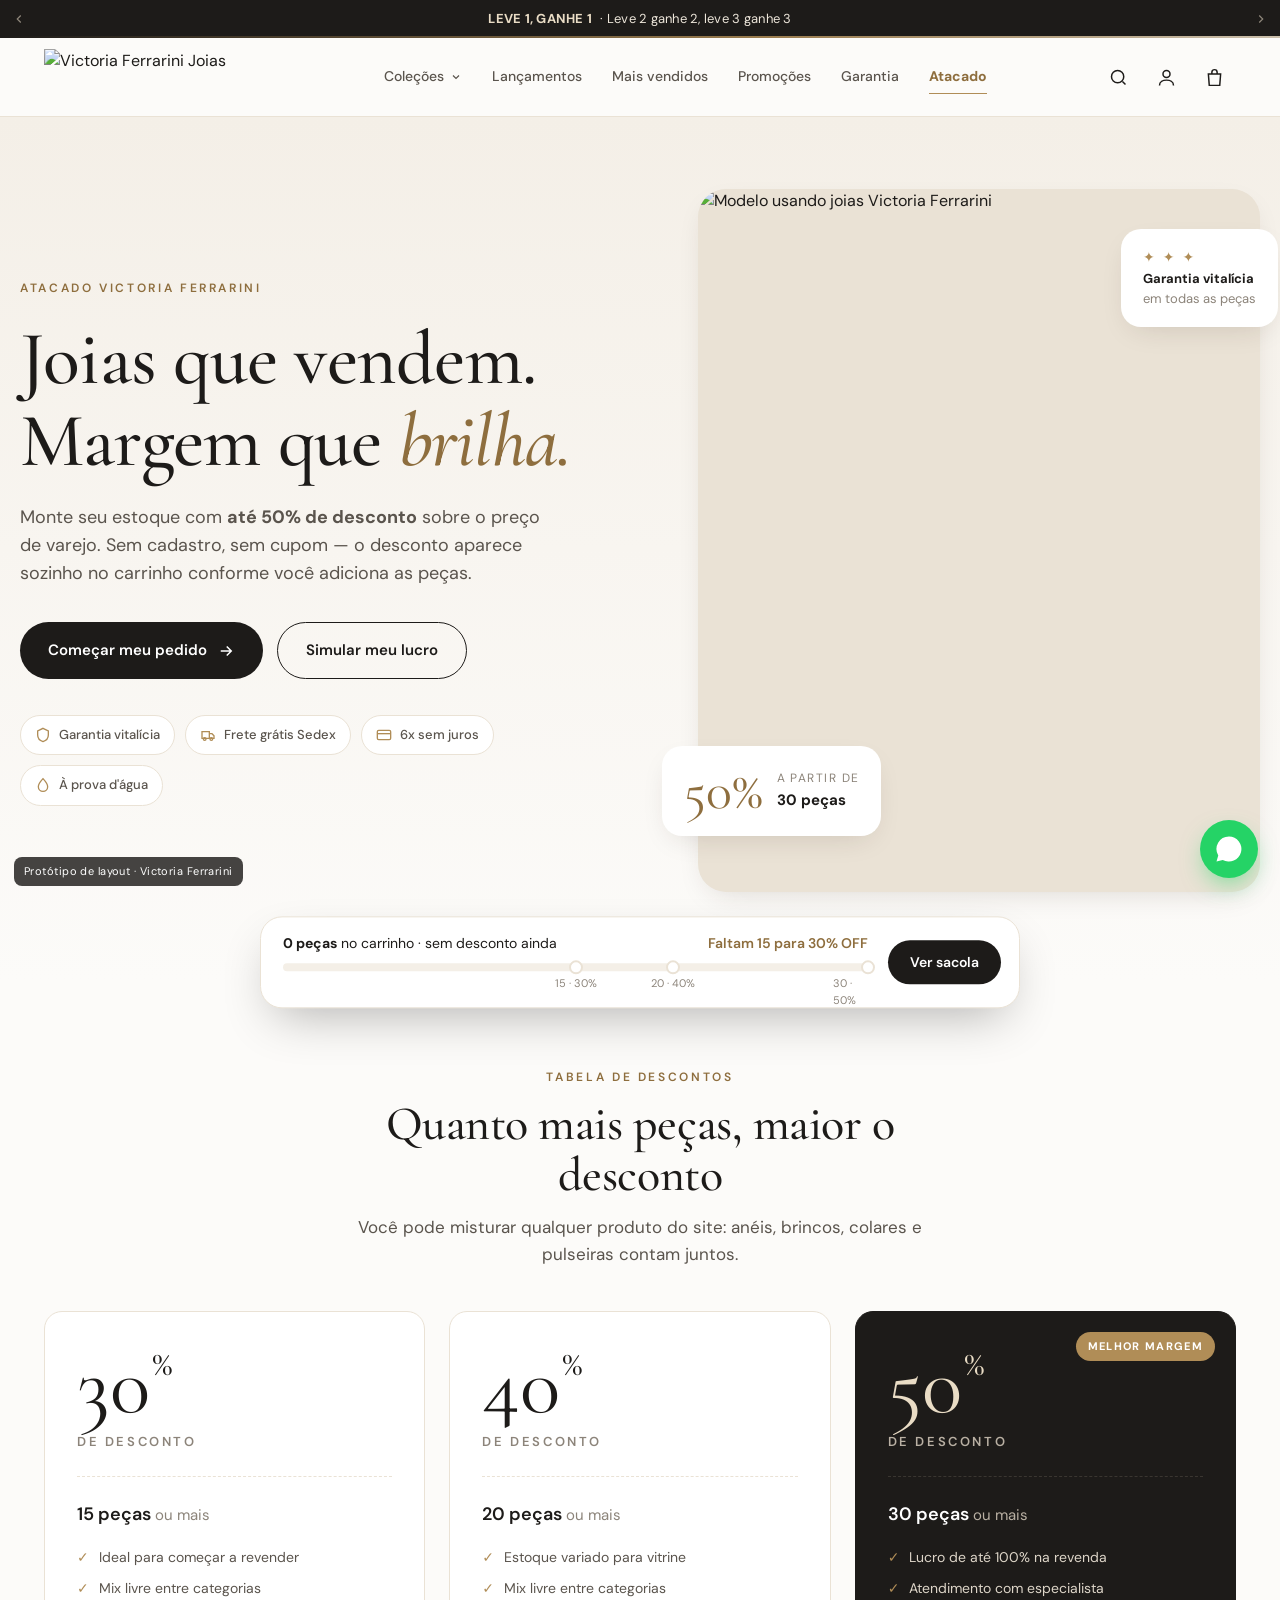
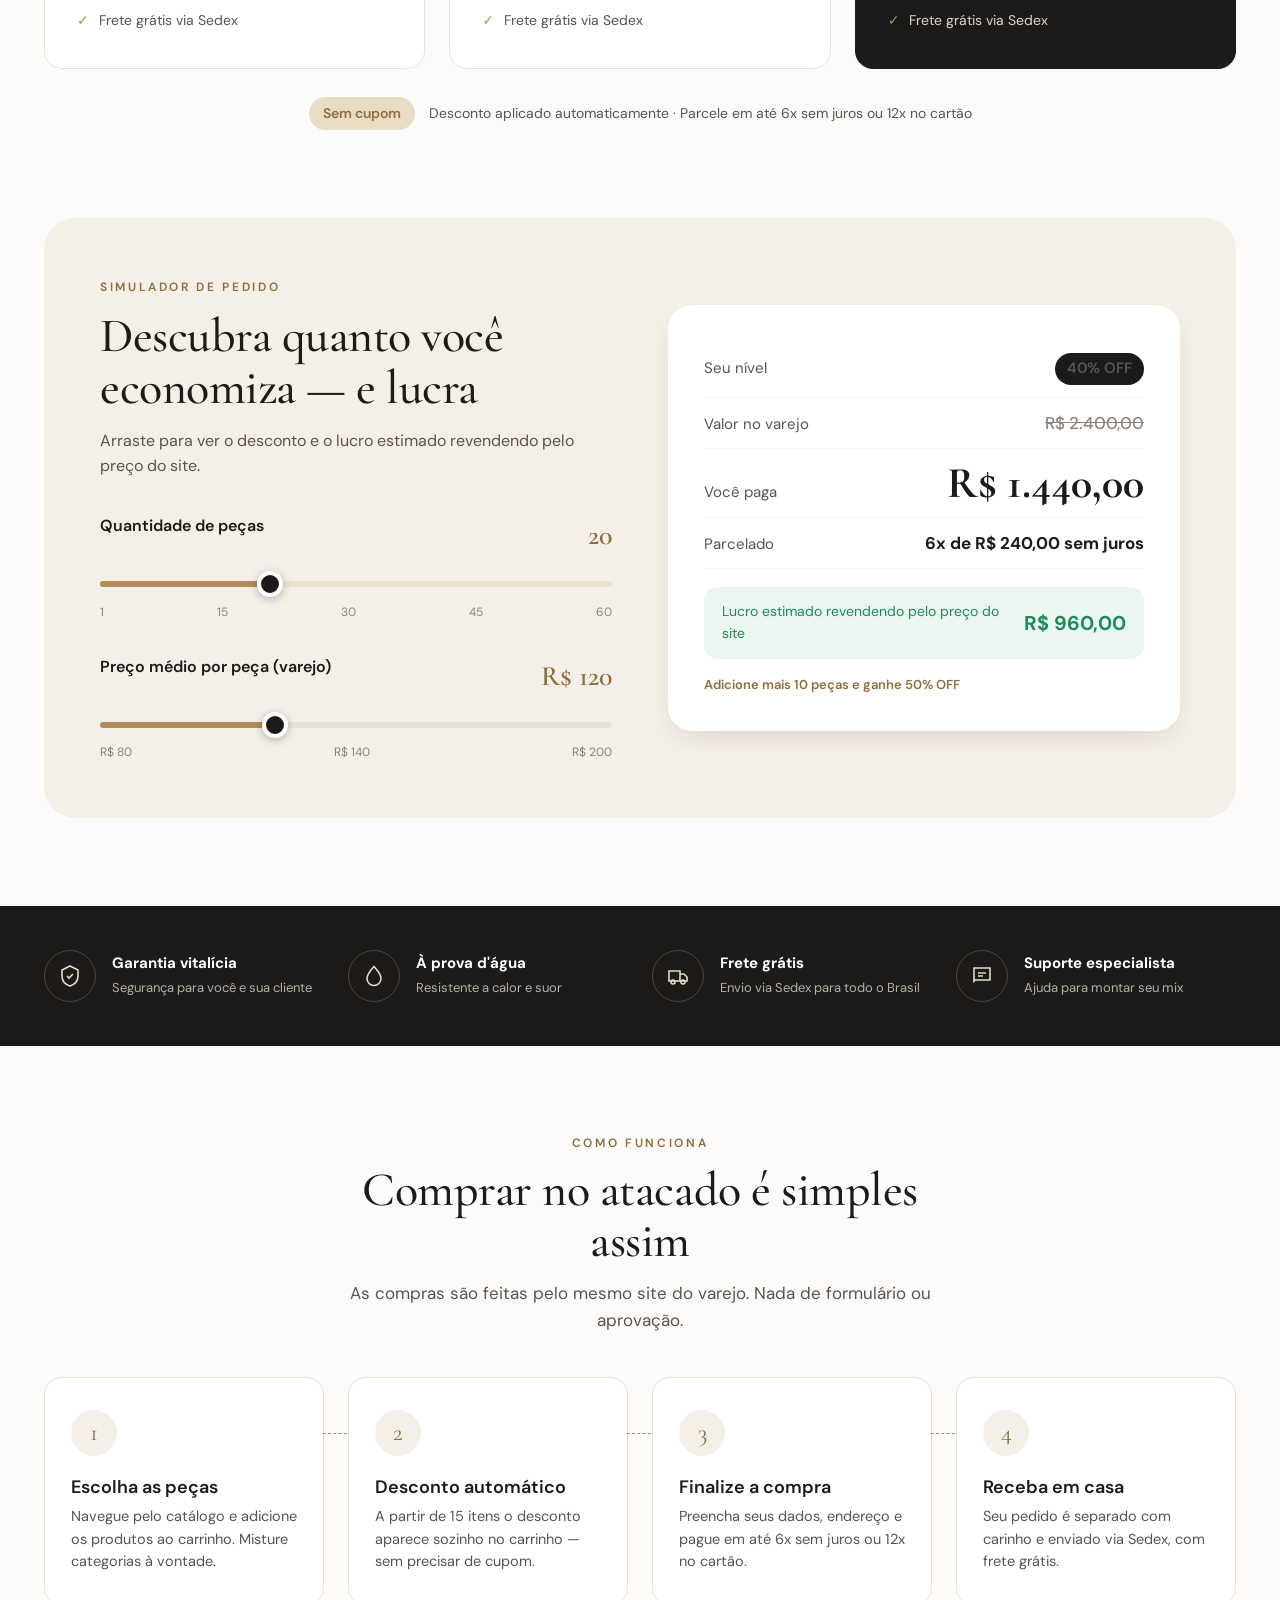
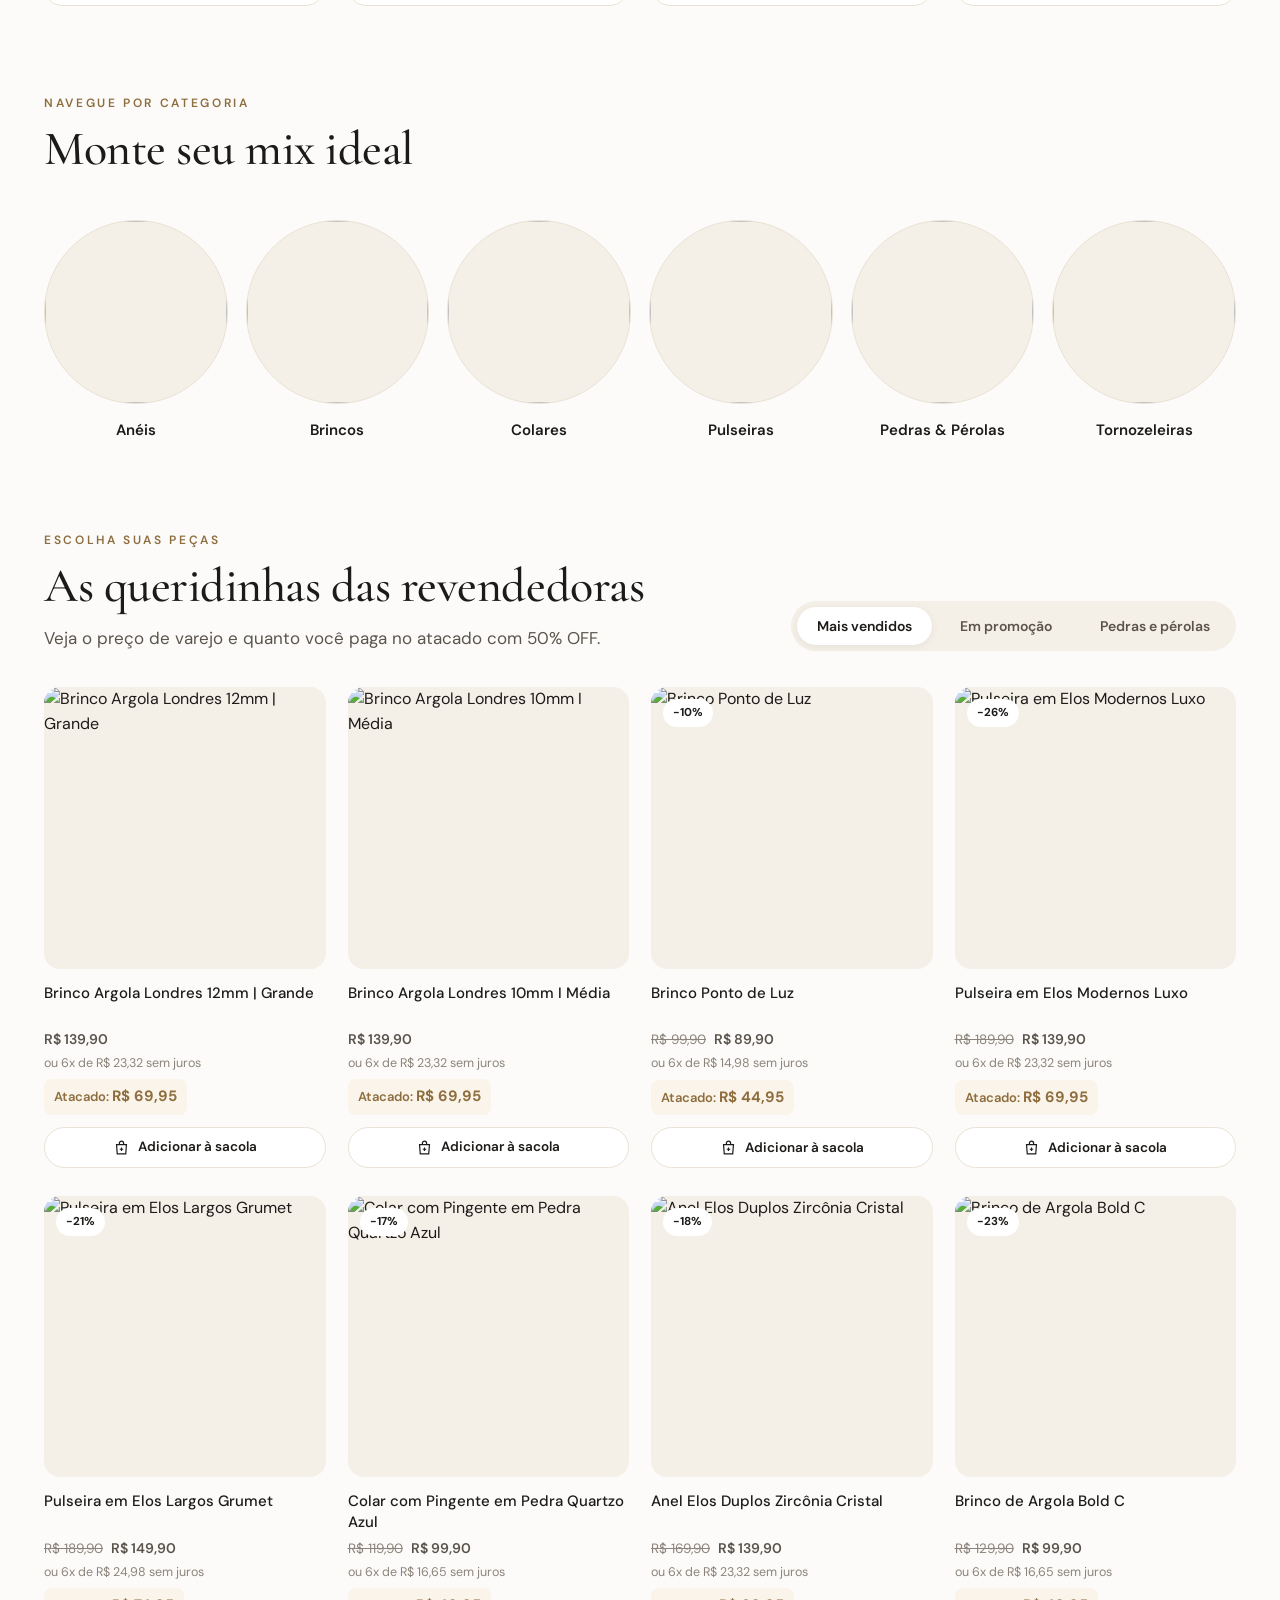
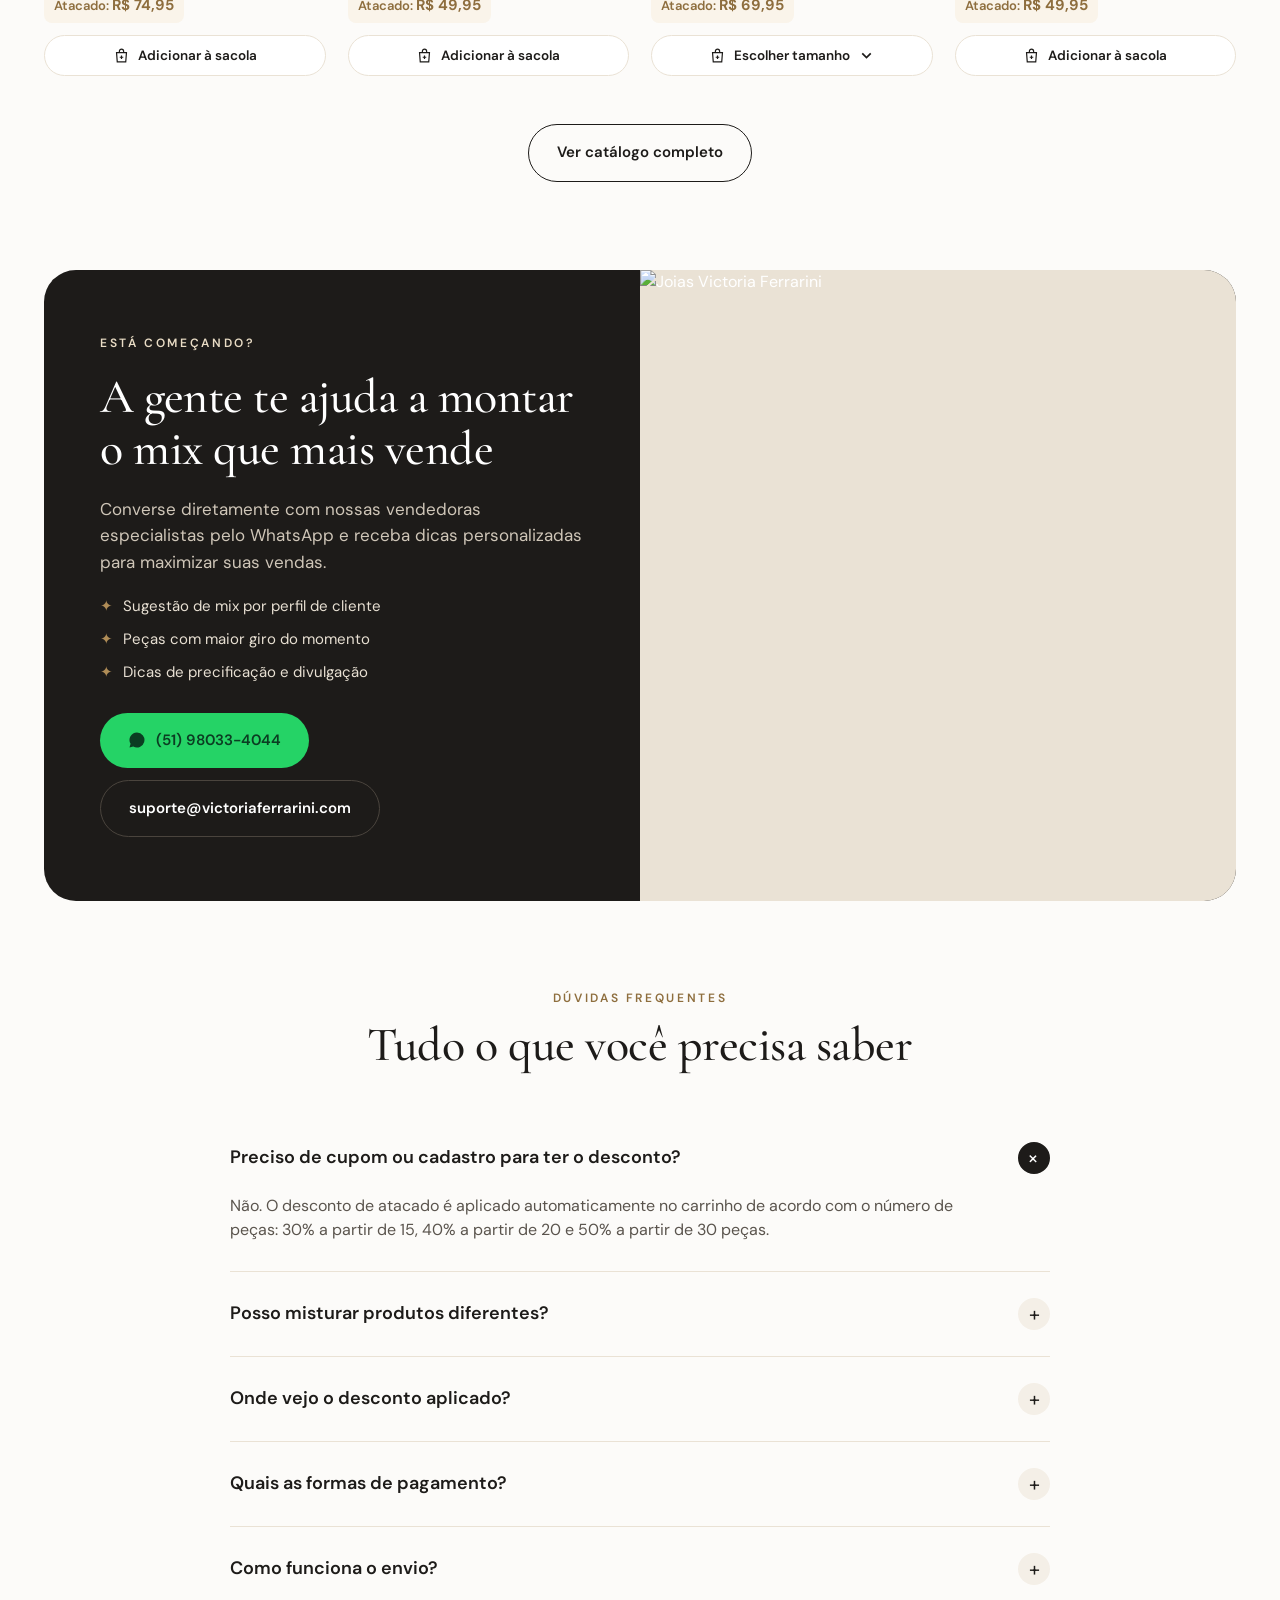
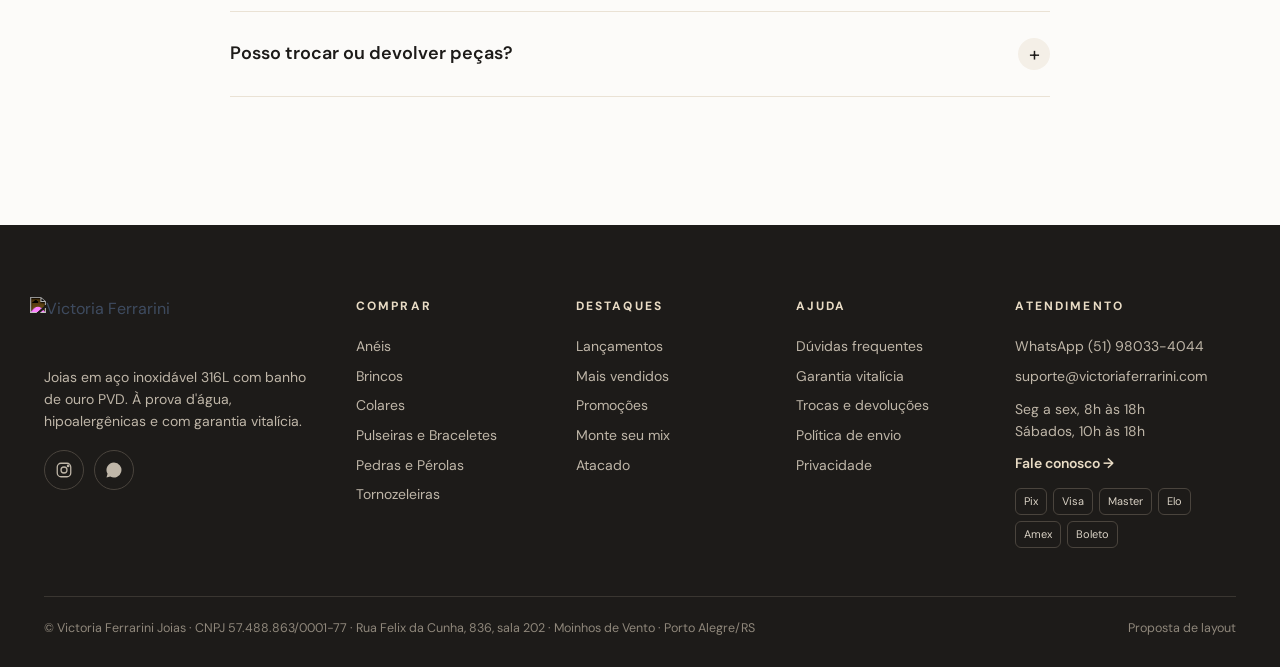
==== commit beae1aa5: "Publicação no Cloudflare e proteção contra indexação - Configuração do Cloudflare (wrangler.jsonc) p" ====
--- a/atacado.html
+++ b/atacado.html
@@ -3,6 +3,7 @@
 <head>
 <meta charset="UTF-8">
 <meta name="viewport" content="width=device-width, initial-scale=1.0">
+<meta name="robots" content="noindex, nofollow">
 <title>Atacado Victoria Ferrarini — Revenda joias com até 50% OFF</title>
 <link rel="preconnect" href="https://fonts.googleapis.com">
 <link rel="preconnect" href="https://fonts.gstatic.com" crossorigin>
